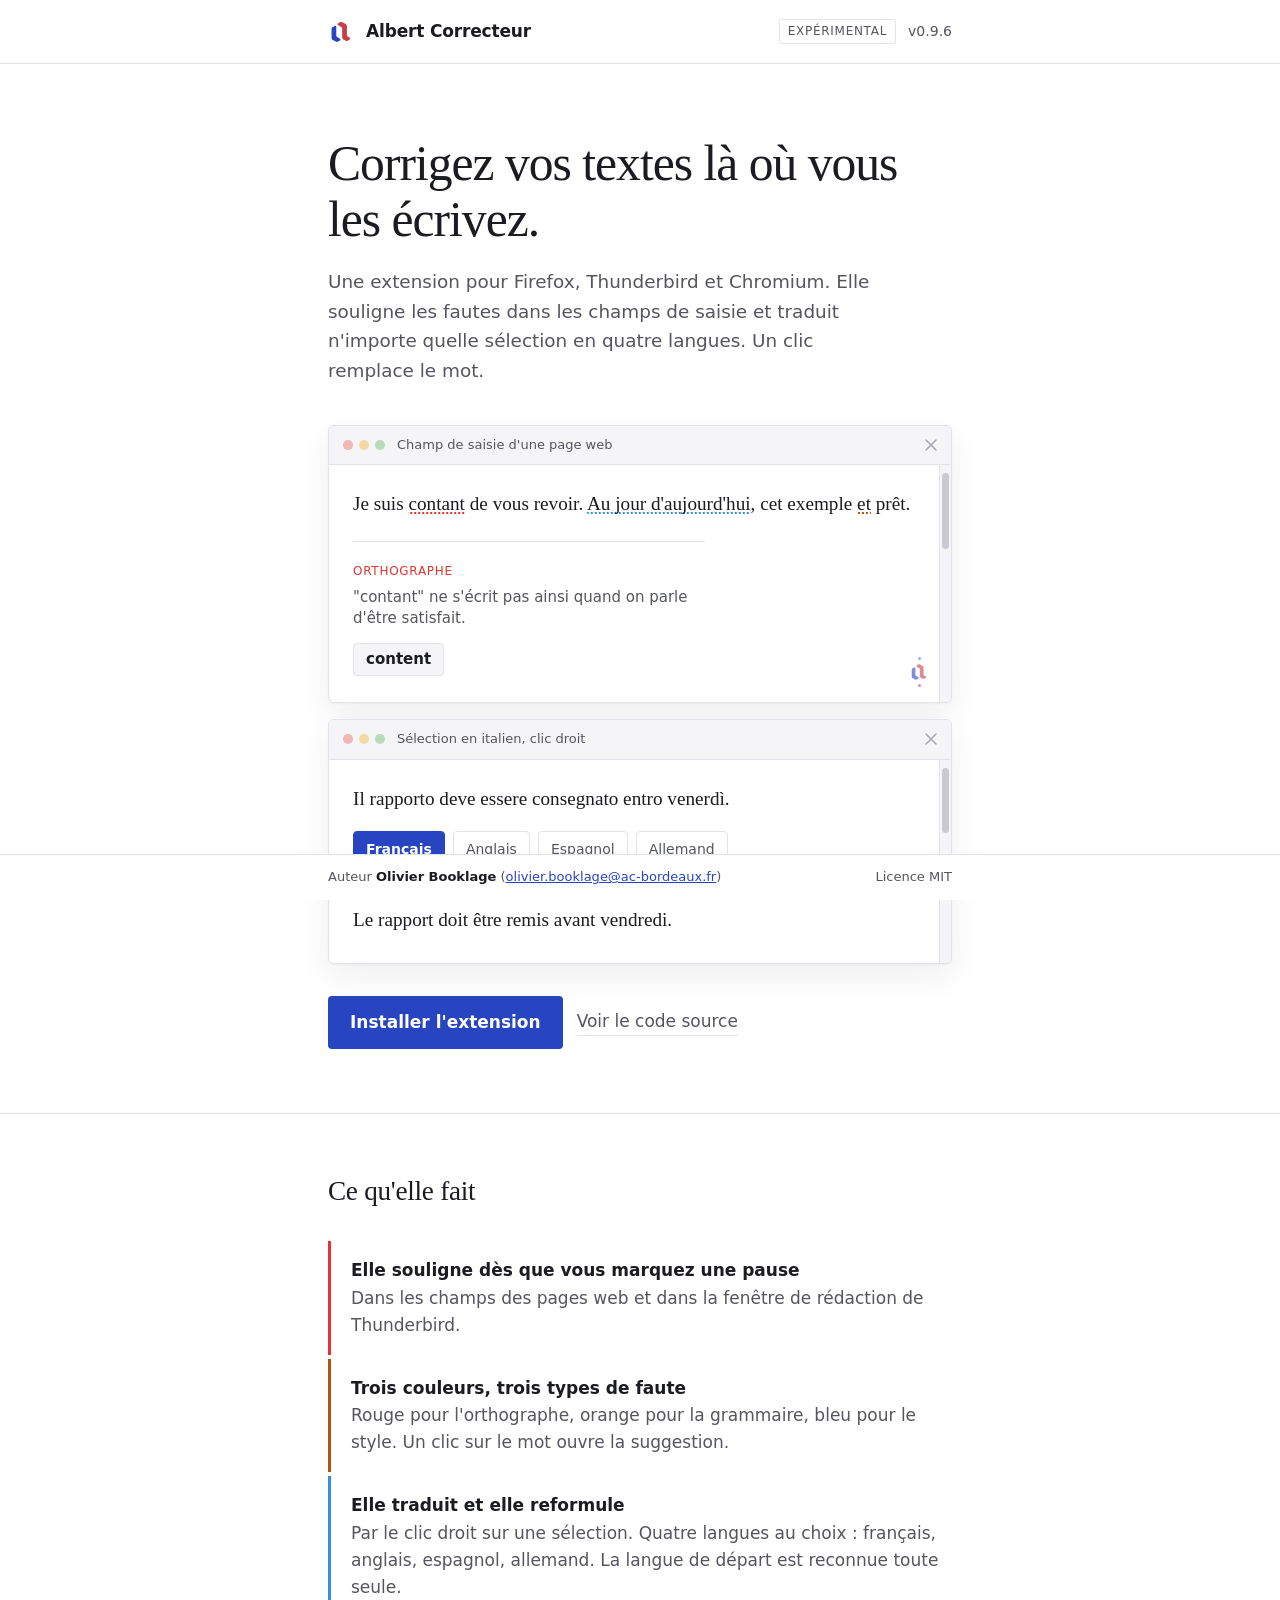
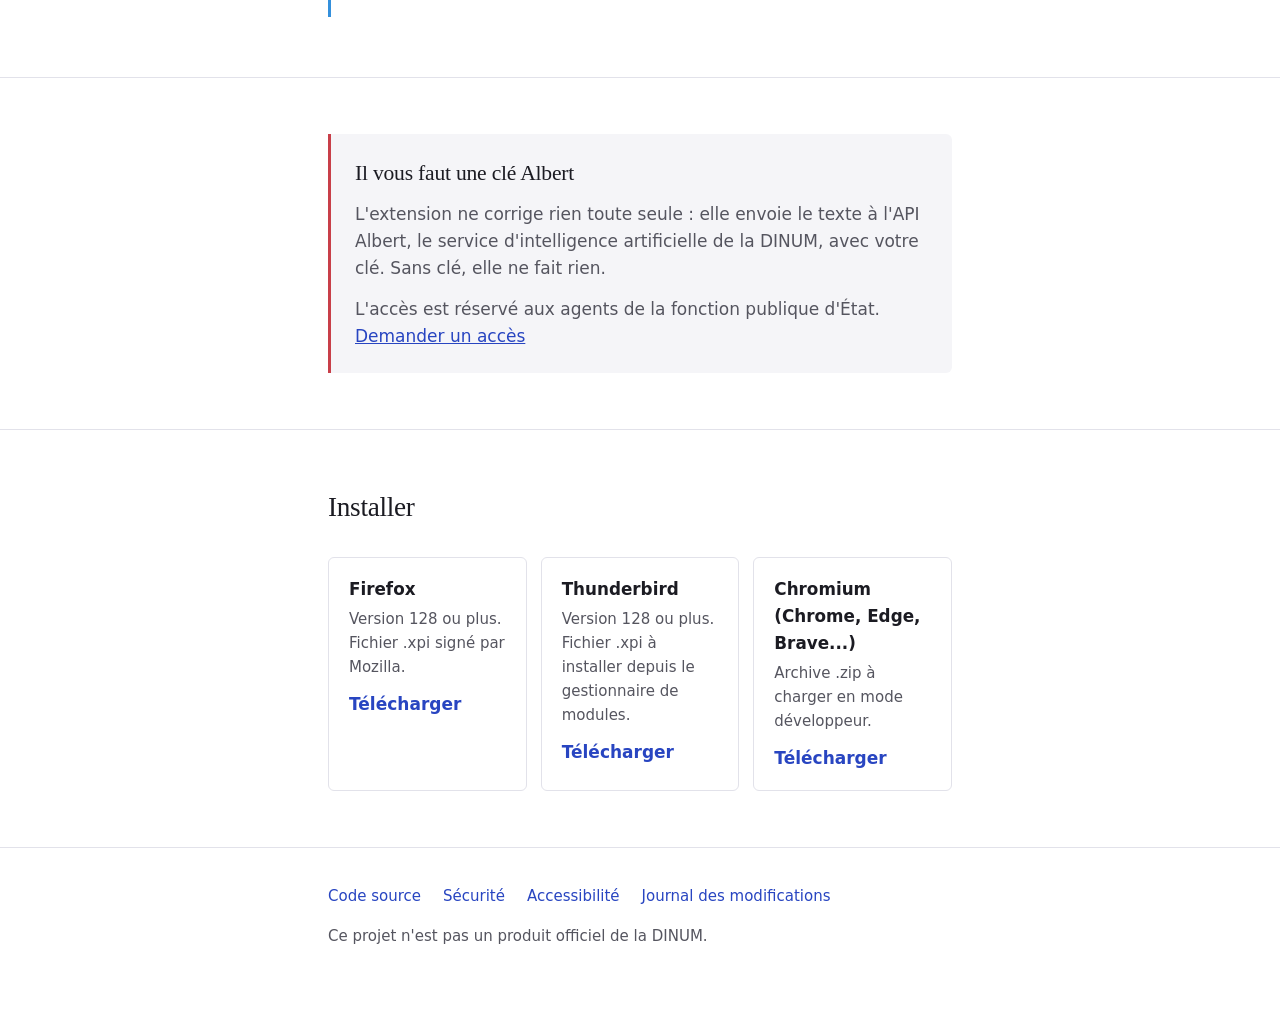
==== site/index.html @ e7cca325 "chore(version): Passer en 0.9.6" ====
<!DOCTYPE html>
<html lang="fr">
<head>
<meta charset="utf-8">
<meta name="viewport" content="width=device-width, initial-scale=1">
<title>Albert Correcteur</title>
<meta name="description" content="Extension Firefox, Thunderbird et Chromium qui souligne les fautes dans les champs de saisie et propose la correction en un clic, via l'API Albert de l'État.">
<link rel="icon" href="data:image/svg+xml,<svg xmlns='http://www.w3.org/2000/svg' viewBox='0 0 48 48'><rect width='48' height='48' rx='8' fill='%232845C1'/></svg>">
<link rel="stylesheet" href="style.css">
<script src="demo.js" defer></script>
</head>
<body>

<header class="entete">
  <div class="enveloppe">
    <svg viewBox="2.1 0.1 48 48" aria-hidden="true" focusable="false">
      <path d="M25.2155 5.67651C26.0966 5.40041 27.0417 5.40041 27.9227 5.67651C28.3994 5.82592 28.8601 6.0926 29.782 6.62483L33.8053 8.94658C34.7266 9.4785 35.1872 9.74507 35.5548 10.0829C36.2343 10.7077 36.7068 11.5261 36.9084 12.4269C37.0174 12.9142 37.0179 13.4463 37.0182 14.5104V19.3594C37.0529 19.7642 37.0549 20.3033 37.0544 21.0517L37.052 27.8055C37.0512 28.8708 37.0507 29.4035 37.1595 29.8914C37.3605 30.7932 37.833 31.6121 38.513 32.2376C38.881 32.576 39.3423 32.8425 40.2649 33.3752L40.9247 33.7559C42.0841 34.4253 42.6641 34.7604 42.9335 35.148C43.4368 35.8725 43.437 36.8341 42.9335 37.5585C42.6641 37.946 42.0839 38.2802 40.9247 38.9495L39.8867 39.5486C38.9648 40.0808 38.5041 40.3475 38.0274 40.4969C37.1464 40.773 36.2013 40.773 35.3203 40.4969C34.8437 40.3475 34.3827 40.0807 33.461 39.5486L31.5095 38.4227C30.5882 37.8908 30.1276 37.6242 29.76 37.2864C29.0805 36.6616 28.608 35.8433 28.4064 34.9425C28.3549 34.712 28.3285 34.4714 28.3142 34.1693C28.2603 33.7478 28.2598 33.1622 28.2604 32.2972L28.2628 19.5638C28.2636 18.4986 28.2641 17.9658 28.1553 17.478C27.9543 16.5762 27.4818 15.7572 26.8018 15.1317C26.4338 14.7933 25.9725 14.5268 25.0499 13.9942L22.3183 12.4175C21.159 11.7483 20.58 11.413 20.3107 11.0254C19.8071 10.3008 19.8071 9.33948 20.3107 8.6149C20.5802 8.22757 21.1597 7.89287 22.3183 7.22396L22.3206 7.22279C23.2423 6.69061 24.7389 5.82593 25.2155 5.67651Z" fill="#C83F49"/>
      <path d="M11.8716 39.345C10.9499 38.8129 10.489 38.5468 10.1214 38.2087C9.44187 37.584 8.96968 36.7663 8.76814 35.8655C8.65909 35.3781 8.65896 34.846 8.6587 33.7816L8.65734 19.9207C8.65708 18.8555 8.65695 18.3229 8.76592 17.8351C8.96729 16.9336 9.43973 16.1153 10.1198 15.4902C10.4877 15.1519 10.949 14.8857 11.8716 14.3534L12.9184 13.7499C14.0787 13.0804 14.6588 12.7457 15.1293 12.7063C16.0088 12.6328 16.8413 13.114 17.2166 13.9128C17.4174 14.3402 17.4169 15.0099 17.4159 16.3494L17.4138 28.7282C17.4131 29.7936 17.4127 30.3264 17.5215 30.8143C17.7225 31.7161 18.1947 32.5348 18.8748 33.1603C19.2427 33.4988 19.7041 33.7651 20.6268 34.2979L22.8521 35.5827C24.0116 36.2521 24.5914 36.5868 24.8608 36.9744C25.3644 37.699 25.3644 38.6603 24.8608 39.3849C24.5914 39.7725 24.0116 40.1072 22.8521 40.7766L21.8146 41.3756C20.8926 41.9079 20.4317 42.1741 19.9549 42.3235C19.0739 42.5996 18.1295 42.5996 17.2484 42.3235C16.7717 42.1741 16.3107 41.9079 15.3887 41.3756L11.8716 39.345Z" fill="#2845C1"/>
    </svg>
    <span class="marque">Albert Correcteur</span>
    <span class="experimental">Expérimental</span>
    <span class="version">v0.9.6</span>
  </div>
</header>

<main>
  <div class="heros">
    <div class="enveloppe">
      <h1>Corrigez vos textes là où vous les écrivez.</h1>
      <p class="chapeau">Une extension pour Firefox, Thunderbird et Chromium. Elle souligne les fautes
        dans les champs de saisie et traduit n'importe quelle sélection en quatre langues.
        Un clic remplace le mot.</p>

      <div class="demo">
        <div class="barre">
          <span class="pastilles" aria-hidden="true"><i></i><i></i><i></i></span>
          <span class="titre">Champ de saisie d'une page web</span>
          <svg class="croix" viewBox="0 0 12 12" aria-hidden="true" focusable="false">
            <path d="M1 1 L11 11 M11 1 L1 11" />
          </svg>
        </div>

        <div class="contenu">
          <p class="phrase" data-phrase>Je suis <span class="faute faute-ortho" data-faute="ortho">contant</span> de vous revoir.
            <span class="faute faute-style" data-faute="style">Au jour d'aujourd'hui</span>, cet exemple
            <span class="faute faute-gram" data-faute="gram">et</span> prêt.</p>

          <div class="suggestion" role="note" data-panneau>
            <span class="suggestion-type type-ortho" data-type>Orthographe</span>
            <p data-explication>"contant" ne s'écrit pas ainsi quand on parle d'être satisfait.</p>
            <span class="suggestion-mot" data-suggestion>content</span>
          </div>

        <!-- Badge Albert, dans le coin du champ comme dans l'extension :
             radar qui tourne pendant la vérification, puis logo fixe
             avec sa pastille verte quand il n'y a plus rien à signaler. -->
        <span class="badge" data-badge>
          <svg class="badge-logo" viewBox="2.1 0.1 48 48" aria-hidden="true" focusable="false">
            <path class="badge-haut" d="M25.2155 5.67651C26.0966 5.40041 27.0417 5.40041 27.9227 5.67651C28.3994 5.82592 28.8601 6.0926 29.782 6.62483L33.8053 8.94658C34.7266 9.4785 35.1872 9.74507 35.5548 10.0829C36.2343 10.7077 36.7068 11.5261 36.9084 12.4269C37.0174 12.9142 37.0179 13.4463 37.0182 14.5104V19.3594C37.0529 19.7642 37.0549 20.3033 37.0544 21.0517L37.052 27.8055C37.0512 28.8708 37.0507 29.4035 37.1595 29.8914C37.3605 30.7932 37.833 31.6121 38.513 32.2376C38.881 32.576 39.3423 32.8425 40.2649 33.3752L40.9247 33.7559C42.0841 34.4253 42.6641 34.7604 42.9335 35.148C43.4368 35.8725 43.437 36.8341 42.9335 37.5585C42.6641 37.946 42.0839 38.2802 40.9247 38.9495L39.8867 39.5486C38.9648 40.0808 38.5041 40.3475 38.0274 40.4969C37.1464 40.773 36.2013 40.773 35.3203 40.4969C34.8437 40.3475 34.3827 40.0807 33.461 39.5486L31.5095 38.4227C30.5882 37.8908 30.1276 37.6242 29.76 37.2864C29.0805 36.6616 28.608 35.8433 28.4064 34.9425C28.3549 34.712 28.3285 34.4714 28.3142 34.1693C28.2603 33.7478 28.2598 33.1622 28.2604 32.2972L28.2628 19.5638C28.2636 18.4986 28.2641 17.9658 28.1553 17.478C27.9543 16.5762 27.4818 15.7572 26.8018 15.1317C26.4338 14.7933 25.9725 14.5268 25.0499 13.9942L22.3183 12.4175C21.159 11.7483 20.58 11.413 20.3107 11.0254C19.8071 10.3008 19.8071 9.33948 20.3107 8.6149C20.5802 8.22757 21.1597 7.89287 22.3183 7.22396L22.3206 7.22279C23.2423 6.69061 24.7389 5.82593 25.2155 5.67651Z"/>
            <path class="badge-bas" d="M11.8716 39.345C10.9499 38.8129 10.489 38.5468 10.1214 38.2087C9.44187 37.584 8.96968 36.7663 8.76814 35.8655C8.65909 35.3781 8.65896 34.846 8.6587 33.7816L8.65734 19.9207C8.65708 18.8555 8.65695 18.3229 8.76592 17.8351C8.96729 16.9336 9.43973 16.1153 10.1198 15.4902C10.4877 15.1519 10.949 14.8857 11.8716 14.3534L12.9184 13.7499C14.0787 13.0804 14.6588 12.7457 15.1293 12.7063C16.0088 12.6328 16.8413 13.114 17.2166 13.9128C17.4174 14.3402 17.4169 15.0099 17.4159 16.3494L17.4138 28.7282C17.4131 29.7936 17.4127 30.3264 17.5215 30.8143C17.7225 31.7161 18.1947 32.5348 18.8748 33.1603C19.2427 33.4988 19.7041 33.7651 20.6268 34.2979L22.8521 35.5827C24.0116 36.2521 24.5914 36.5868 24.8608 36.9744C25.3644 37.699 25.3644 38.6603 24.8608 39.3849C24.5914 39.7725 24.0116 40.1072 22.8521 40.7766L21.8146 41.3756C20.8926 41.9079 20.4317 42.1741 19.9549 42.3235C19.0739 42.5996 18.1295 42.5996 17.2484 42.3235C16.7717 42.1741 16.3107 41.9079 15.3887 41.3756L11.8716 39.345Z"/>
            <circle class="badge-ok" cx="40.5" cy="38.5" r="9.5" fill="#1FA463" stroke="#FFFFFF" stroke-width="2"/>
          </svg>
          <span class="radar" aria-hidden="true"><i></i><i></i></span>
        </span>
      </div>
      </div>

      <div class="demo">
        <div class="barre">
          <span class="pastilles" aria-hidden="true"><i></i><i></i><i></i></span>
          <span class="titre">Sélection en italien, clic droit</span>
          <svg class="croix" viewBox="0 0 12 12" aria-hidden="true" focusable="false">
            <path d="M1 1 L11 11 M11 1 L1 11" />
          </svg>
        </div>

        <div class="contenu">
          <p class="phrase">Il rapporto deve essere consegnato entro venerdì.</p>

          <ul class="langues">
            <li class="choisie" data-langue="fr">Français</li>
            <li data-langue="en">Anglais</li>
            <li data-langue="es">Espagnol</li>
            <li data-langue="de">Allemand</li>
          </ul>

          <p class="traduction" data-traduction>Le rapport doit être remis avant vendredi.</p>
        </div>
      </div>

      <div class="actions">
        <a class="bouton" href="#installer">Installer l'extension</a>
        <a class="lien-discret" href="https://github.com/obook/albert-correcteur">Voir le code source</a>
      </div>
    </div>
  </div>

  <section>
    <div class="enveloppe">
      <h2>Ce qu'elle fait</h2>
      <ul class="points">
        <li>
          <strong>Elle souligne dès que vous marquez une pause</strong>
          <span>Dans les champs des pages web et dans la fenêtre de rédaction de Thunderbird.</span>
        </li>
        <li>
          <strong>Trois couleurs, trois types de faute</strong>
          <span>Rouge pour l'orthographe, orange pour la grammaire, bleu pour le style. Un clic sur le mot ouvre la suggestion.</span>
        </li>
        <li>
          <strong>Elle traduit et elle reformule</strong>
          <span>Par le clic droit sur une sélection. Quatre langues au choix : français, anglais,
            espagnol, allemand. La langue de départ est reconnue toute seule.</span>
        </li>
      </ul>
    </div>
  </section>

  <section>
    <div class="enveloppe">
      <div class="encadre">
        <h2>Il vous faut une clé Albert</h2>
        <p>L'extension ne corrige rien toute seule : elle envoie le texte à l'API Albert, le service
          d'intelligence artificielle de la DINUM, avec votre clé. Sans clé, elle ne fait rien.</p>
        <p>L'accès est réservé aux agents de la fonction publique d'État.
          <a href="https://ia.numerique.gouv.fr/outils-ia/albert-api/">Demander un accès</a></p>
      </div>
    </div>
  </section>

  <section id="installer">
    <div class="enveloppe">
      <h2>Installer</h2>
      <ul class="cibles">
        <li class="cible">
          <h3>Firefox</h3>
          <p>Version 128 ou plus. Fichier .xpi signé par Mozilla.</p>
          <a href="https://github.com/obook/albert-correcteur/releases">Télécharger</a>
        </li>
        <li class="cible">
          <h3>Thunderbird</h3>
          <p>Version 128 ou plus. Fichier .xpi à installer depuis le gestionnaire de modules.</p>
          <a href="https://github.com/obook/albert-correcteur/releases">Télécharger</a>
        </li>
        <li class="cible">
          <h3>Chromium (Chrome, Edge, Brave...)</h3>
          <p>Archive .zip à charger en mode développeur.</p>
          <a href="https://github.com/obook/albert-correcteur/releases">Télécharger</a>
        </li>
      </ul>
    </div>
  </section>
</main>

<footer>
  <div class="enveloppe">
    <ul>
      <li><a href="https://github.com/obook/albert-correcteur">Code source</a></li>
      <li><a href="https://github.com/obook/albert-correcteur/blob/main/SECURITE.md">Sécurité</a></li>
      <li><a href="https://github.com/obook/albert-correcteur/blob/main/ACCESSIBILITE.md">Accessibilité</a></li>
      <li><a href="https://github.com/obook/albert-correcteur/blob/main/CHANGELOG.md">Journal des modifications</a></li>
    </ul>
    <p>Ce projet n'est pas un produit officiel de la DINUM.</p>
  </div>
</footer>

<div class="barre-auteur">
  <div class="enveloppe">
    <span>Auteur <strong>Olivier Booklage</strong>
      (<a href="mailto:olivier.booklage@ac-bordeaux.fr">olivier.booklage@ac-bordeaux.fr</a>)</span>
    <span class="licence">Licence MIT</span>
  </div>
</div>

</body>
</html>
---- site/style.css ----
/*
 * style.css - Feuille de style du site de présentation.
 *
 * Palette et soulignements repris de l'extension elle-même : bleu et
 * rouge du logo, trois couleurs d'erreur de sources-commun/css/overlay.css.
 * Aucune police distante, aucune ressource distante : la page ne
 * contacte aucun service tiers.
 *
 * Auteur : O. Booklage
 * Date : août 2026
 * Licence : MIT
 */

:root {
  --encre: #1b1b22;
  --encre-doux: #55555f;
  --papier: #ffffff;
  --papier-2: #f5f5f8;
  --trait: #e2e2ea;
  --bleu: #2845c1;
  --rouge: #c83f49;
  --ortho: #e3342f;
  --gram: #b45309;
  --style: #3490dc;
  --serif: "Iowan Old Style", "Palatino Linotype", Palatino, Georgia, "Times New Roman", serif;
  --sans: system-ui, -apple-system, "Segoe UI", Roboto, "Helvetica Neue", Arial, sans-serif;
  --mesure: 42rem;
}

* { box-sizing: border-box; }

body {
  margin: 0;
  /* Place réservée à la barre d'auteur fixée en bas. */
  padding-bottom: 46px;
  background: var(--papier);
  color: var(--encre);
  font-family: var(--sans);
  font-size: 17px;
  line-height: 1.6;
  -webkit-font-smoothing: antialiased;
}

a { color: var(--bleu); }
a:focus-visible, button:focus-visible {
  outline: 3px solid var(--bleu);
  outline-offset: 3px;
  border-radius: 2px;
}

.enveloppe {
  max-width: var(--mesure);
  margin: 0 auto;
  padding: 0 24px;
}

/* --- En-tête --- */

/* Collé en haut : la marque et le numéro de version restent lisibles
   pendant le défilement. */
.entete {
  position: sticky;
  top: 0;
  z-index: 10;
  background: var(--papier);
  border-bottom: 1px solid var(--trait);
}
.entete .enveloppe {
  display: flex;
  align-items: center;
  gap: 12px;
  padding-top: 18px;
  padding-bottom: 18px;
}
.entete svg { display: block; width: 26px; height: 26px; }
.marque {
  font-weight: 600;
  letter-spacing: -0.01em;
}

/* Mention discrète mais toujours visible : l'extension est expérimentale. */
.experimental {
  margin-left: auto;
  font-size: 12px;
  letter-spacing: 0.06em;
  text-transform: uppercase;
  color: var(--encre-doux);
  border: 1px solid var(--trait);
  border-radius: 3px;
  padding: 2px 8px;
}
.version {
  font-size: 14px;
  color: var(--encre-doux);
  font-variant-numeric: tabular-nums;
}

/* --- Héros --- */

.heros { padding: 72px 0 64px; }

h1 {
  font-family: var(--serif);
  font-weight: 400;
  font-size: clamp(2.1rem, 6vw, 3.1rem);
  line-height: 1.12;
  letter-spacing: -0.02em;
  margin: 0 0 20px;
}

.chapeau {
  font-size: 1.15rem;
  color: var(--encre-doux);
  margin: 0 0 40px;
  max-width: 34rem;
}

/*
 * Les deux démonstrations : un champ de saisie où le texte porte les
 * vrais soulignements de l'extension et sa vraie popup de suggestion,
 * puis la traduction d'une sélection.
 */
.demo {
  border: 1px solid var(--trait);
  border-radius: 6px;
  background: var(--papier);
  box-shadow: 0 1px 2px rgba(27, 27, 34, 0.04), 0 12px 32px rgba(27, 27, 34, 0.07);
  overflow: hidden;
  font-family: var(--serif);
  font-size: 1.2rem;
  line-height: 1.75;
}
.demo + .demo { margin-top: 16px; }

/* Barre de fenêtre : pastilles, titre, croix. Tout est inerte, c'est un
   décor qui dit "ceci se passe dans une page", pas une interface. */
.barre {
  display: flex;
  align-items: center;
  gap: 12px;
  padding: 10px 14px;
  background: var(--papier-2);
  border-bottom: 1px solid var(--trait);
  font-family: var(--sans);
  font-size: 13px;
  line-height: 1.4;
}

/* Pastilles en teintes pastel : assez lavées pour ne pas concurrencer
   les trois couleurs de faute, qui sont franches, juste en dessous. */
.pastilles { display: flex; gap: 6px; flex: none; }
.pastilles i {
  width: 10px;
  height: 10px;
  border-radius: 50%;
}
.pastilles i:nth-child(1) { background: #f0b7b3; }
.pastilles i:nth-child(2) { background: #f3d9a4; }
.pastilles i:nth-child(3) { background: #b6dcbb; }

.titre {
  color: var(--encre-doux);
  overflow: hidden;
  text-overflow: ellipsis;
  white-space: nowrap;
}

.croix {
  flex: none;
  margin-left: auto;
  width: 12px;
  height: 12px;
  stroke: #a5a5b4;
  stroke-width: 1.5;
  stroke-linecap: round;
}

/*
 * Corps de la fenêtre. L'ascenseur factice est dessiné par les deux
 * pseudo-éléments : le rail sur toute la hauteur, le curseur court en
 * haut, qui suggère une page plus longue que ce qu'on en voit.
 */
.contenu {
  position: relative;
  padding: 22px 38px 26px 24px;
}
.contenu::after {
  content: "";
  position: absolute;
  top: 0;
  right: 0;
  bottom: 0;
  width: 11px;
  background: var(--papier-2);
  border-left: 1px solid var(--trait);
}
.contenu::before {
  content: "";
  position: absolute;
  z-index: 2;
  top: 8px;
  right: 2px;
  width: 7px;
  height: 32%;
  border-radius: 4px;
  background: #c9c9d4;
}

/*
 * Badge Albert dans le coin du champ, à sa place réelle. Deux états
 * repris de l'extension : logo entièrement rouge tant qu'il reste des
 * fautes, logo normal et pastille verte quand il n'y en a plus.
 * Volontairement petit et en retrait, le texte reste l'essentiel.
 */
.badge {
  position: absolute;
  right: 22px;
  bottom: 20px;
  width: 20px;
  height: 20px;
  opacity: 0.6;
}
.badge-logo { display: block; width: 100%; height: 100%; }
.badge-haut { fill: var(--rouge); }
.badge-bas { fill: var(--bleu); }

/* Pastille verte du logo au repos, cachée pendant la vérification. */
.badge-ok { display: none; }
.badge.ok .badge-ok { display: inline; }

/* Radar de la vérification : deux points qui tournent autour du logo,
   comme dans l'extension. Il s'arrête quand il n'y a plus rien à
   signaler, le logo reprend alors sa pastille verte. */
.radar {
  position: absolute;
  top: -5px;
  right: -5px;
  bottom: -5px;
  left: -5px;
  animation: radar 1s linear infinite;
}
.badge.ok .radar { display: none; }
.radar i {
  position: absolute;
  left: 50%;
  margin-left: -1.5px;
  width: 3px;
  height: 3px;
  border-radius: 50%;
}
.radar i:nth-child(1) { top: 0; background: #3b82f6; }
.radar i:nth-child(2) { bottom: 0; background: #e53e3e; }

@keyframes radar {
  to { transform: rotate(360deg); }
}

/* Le texte de la démonstration occupe la carte sans marge propre. */
.phrase { margin: 0; }

/* Soulignement pointillé, identique à overlay.css. */
.faute {
  background-repeat: repeat-x;
  background-position: bottom;
  background-size: 4px 2px;
  border-radius: 1px;
}
.faute-ortho { background-image: linear-gradient(to right, var(--ortho) 50%, transparent 50%); }
.faute-gram  { background-image: linear-gradient(to right, var(--gram) 50%, transparent 50%); }
.faute-style { background-image: linear-gradient(to right, var(--style) 50%, transparent 50%); }

/*
 * Panneau de suggestion, calqué sur la popup de l'extension. Il reste
 * dans le flux : en position absolue, la place à lui réserver dépendait
 * d'une marge fixe que d'autres métriques de police feraient déborder
 * sur les boutons.
 */
.suggestion {
  margin-top: 20px;
  padding-top: 18px;
  border-top: 1px solid var(--trait);
  max-width: 22rem;
  font-family: var(--sans);
  font-size: 15px;
  line-height: 1.45;
}

/*
 * Estompage d'un bloc pendant que demo.js en change le contenu.
 * L'opacité seule : le bloc garde sa place, la carte ne bouge pas.
 */
.suggestion,
.traduction { transition: opacity 0.35s ease; }
.efface { opacity: 0; }

/* Le libellé prend la couleur du type de faute traité. */
.suggestion-type {
  display: inline-block;
  font-size: 12px;
  letter-spacing: 0.06em;
  text-transform: uppercase;
  margin-bottom: 6px;
}
.type-ortho { color: var(--ortho); }
.type-gram  { color: var(--gram); }
.type-style { color: var(--style); }
.suggestion p { margin: 0 0 12px; color: var(--encre-doux); }
.suggestion-mot {
  display: inline-block;
  border: 1px solid var(--trait);
  border-radius: 4px;
  padding: 5px 12px;
  font-weight: 600;
  background: var(--papier-2);
}

/* Rien à proposer pendant la pause finale : le mot garde sa place mais
   ne s'affiche pas, la carte ne change donc pas de hauteur. */
.suggestion-mot.invisible { visibility: hidden; }

/* Les quatre langues de traduction, rendues comme les boutons de la popup. */
.langues {
  display: flex;
  flex-wrap: wrap;
  gap: 8px;
  margin: 16px 0 0;
  padding: 0;
  list-style: none;
  font-family: var(--sans);
  font-size: 14px;
}
/* La sélection glisse d'un bouton à l'autre au lieu de sauter : le
   bouton quitté perd sa couleur pendant que le suivant la prend. */
.langues li {
  border: 1px solid var(--trait);
  border-radius: 4px;
  padding: 5px 12px;
  color: var(--encre-doux);
  transition: background-color 0.35s ease, border-color 0.35s ease, color 0.35s ease;
}
.langues .choisie {
  border-color: var(--bleu);
  background: var(--bleu);
  color: #fff;
  font-weight: 600;
}

.traduction {
  margin: 18px 0 0;
  padding-top: 16px;
  border-top: 1px solid var(--trait);
}

.actions {
  display: flex;
  flex-wrap: wrap;
  gap: 14px;
  align-items: center;
  margin-top: 32px;
}

.bouton {
  display: inline-block;
  background: var(--bleu);
  color: #fff;
  text-decoration: none;
  font-weight: 600;
  padding: 13px 22px;
  border-radius: 4px;
}
.bouton:hover { background: #1c34a0; }

.lien-discret {
  color: var(--encre-doux);
  text-decoration: none;
  border-bottom: 1px solid var(--trait);
}
.lien-discret:hover { color: var(--encre); border-bottom-color: var(--encre); }

/* --- Sections --- */

section { padding: 56px 0; border-top: 1px solid var(--trait); }

h2 {
  font-family: var(--serif);
  font-weight: 400;
  font-size: 1.7rem;
  letter-spacing: -0.01em;
  margin: 0 0 28px;
}

/* Le filet de gauche reprend la couleur du type de faute décrit. */
.points { margin: 0; padding: 0; list-style: none; }
.points li {
  padding: 16px 0 16px 20px;
  border-left: 3px solid var(--trait);
  margin-bottom: 4px;
}
.points li:nth-child(1) { border-left-color: var(--ortho); }
.points li:nth-child(2) { border-left-color: var(--gram); }
.points li:nth-child(3) { border-left-color: var(--style); }
.points strong { display: block; font-weight: 600; }
.points span { color: var(--encre-doux); }

/* Encadré de la clé API : c'est le prérequis bloquant, il se voit. */
.encadre {
  background: var(--papier-2);
  border-left: 3px solid var(--rouge);
  padding: 22px 24px;
  border-radius: 0 6px 6px 0;
}
.encadre h2 { margin-bottom: 10px; font-size: 1.35rem; }
.encadre p { margin: 0 0 14px; color: var(--encre-doux); }
.encadre p:last-child { margin-bottom: 0; }

.cibles {
  display: grid;
  gap: 14px;
  /* 12rem tient les trois cibles sur une ligne dans la mesure du texte,
     au lieu de laisser la troisième seule sur un second rang. */
  grid-template-columns: repeat(auto-fit, minmax(12rem, 1fr));
  margin: 0;
  padding: 0;
  list-style: none;
}
.cible {
  border: 1px solid var(--trait);
  border-radius: 6px;
  padding: 18px 20px;
}
.cible h3 {
  margin: 0 0 4px;
  font-size: 1.05rem;
  font-weight: 600;
}
.cible p {
  margin: 0 0 12px;
  font-size: 15px;
  color: var(--encre-doux);
}
.cible a { font-weight: 600; text-decoration: none; }
.cible a:hover { text-decoration: underline; }

/* --- Pied --- */

footer {
  border-top: 1px solid var(--trait);
  padding: 36px 0 40px;
  font-size: 15px;
  color: var(--encre-doux);
}
footer ul {
  display: flex;
  flex-wrap: wrap;
  gap: 8px 22px;
  list-style: none;
  margin: 0 0 16px;
  padding: 0;
}
footer a { text-decoration: none; }
footer a:hover { text-decoration: underline; }
footer p { margin: 0; }

/* Barre d'auteur, fixée en bas de la fenêtre. */
.barre-auteur {
  position: fixed;
  left: 0;
  right: 0;
  bottom: 0;
  z-index: 10;
  background: var(--papier);
  border-top: 1px solid var(--trait);
  padding: 12px 0;
  font-size: 13px;
  color: var(--encre-doux);
}
.barre-auteur .enveloppe {
  display: flex;
  flex-wrap: wrap;
  gap: 4px 16px;
  align-items: baseline;
}
.barre-auteur strong { font-weight: 600; color: var(--encre); }
.barre-auteur .licence { margin-left: auto; }

/* --- Petits écrans --- */

/* Le radar est la seule animation permanente de la page : la couper
   quand le visiteur demande moins d'animations. Le badge reste alors
   sur son logo au repos. */
@media (prefers-reduced-motion: reduce) {
  .radar { display: none; }
  .badge-ok { display: inline; }
}

@media (max-width: 34rem) {
  .heros { padding: 48px 0 44px; }
  /* L'adresse passe à la ligne sous cette largeur : la barre fixe est
     deux fois plus haute, la réserve du body suit. */
  body { padding-bottom: 96px; }
  .barre-auteur .licence { margin-left: 0; }
  /* Trop étroit pour trois mentions : la version reste lisible sur la
     page des releases, la mention "expérimental" est plus utile ici. */
  .version { display: none; }
  .marque { white-space: nowrap; }
}
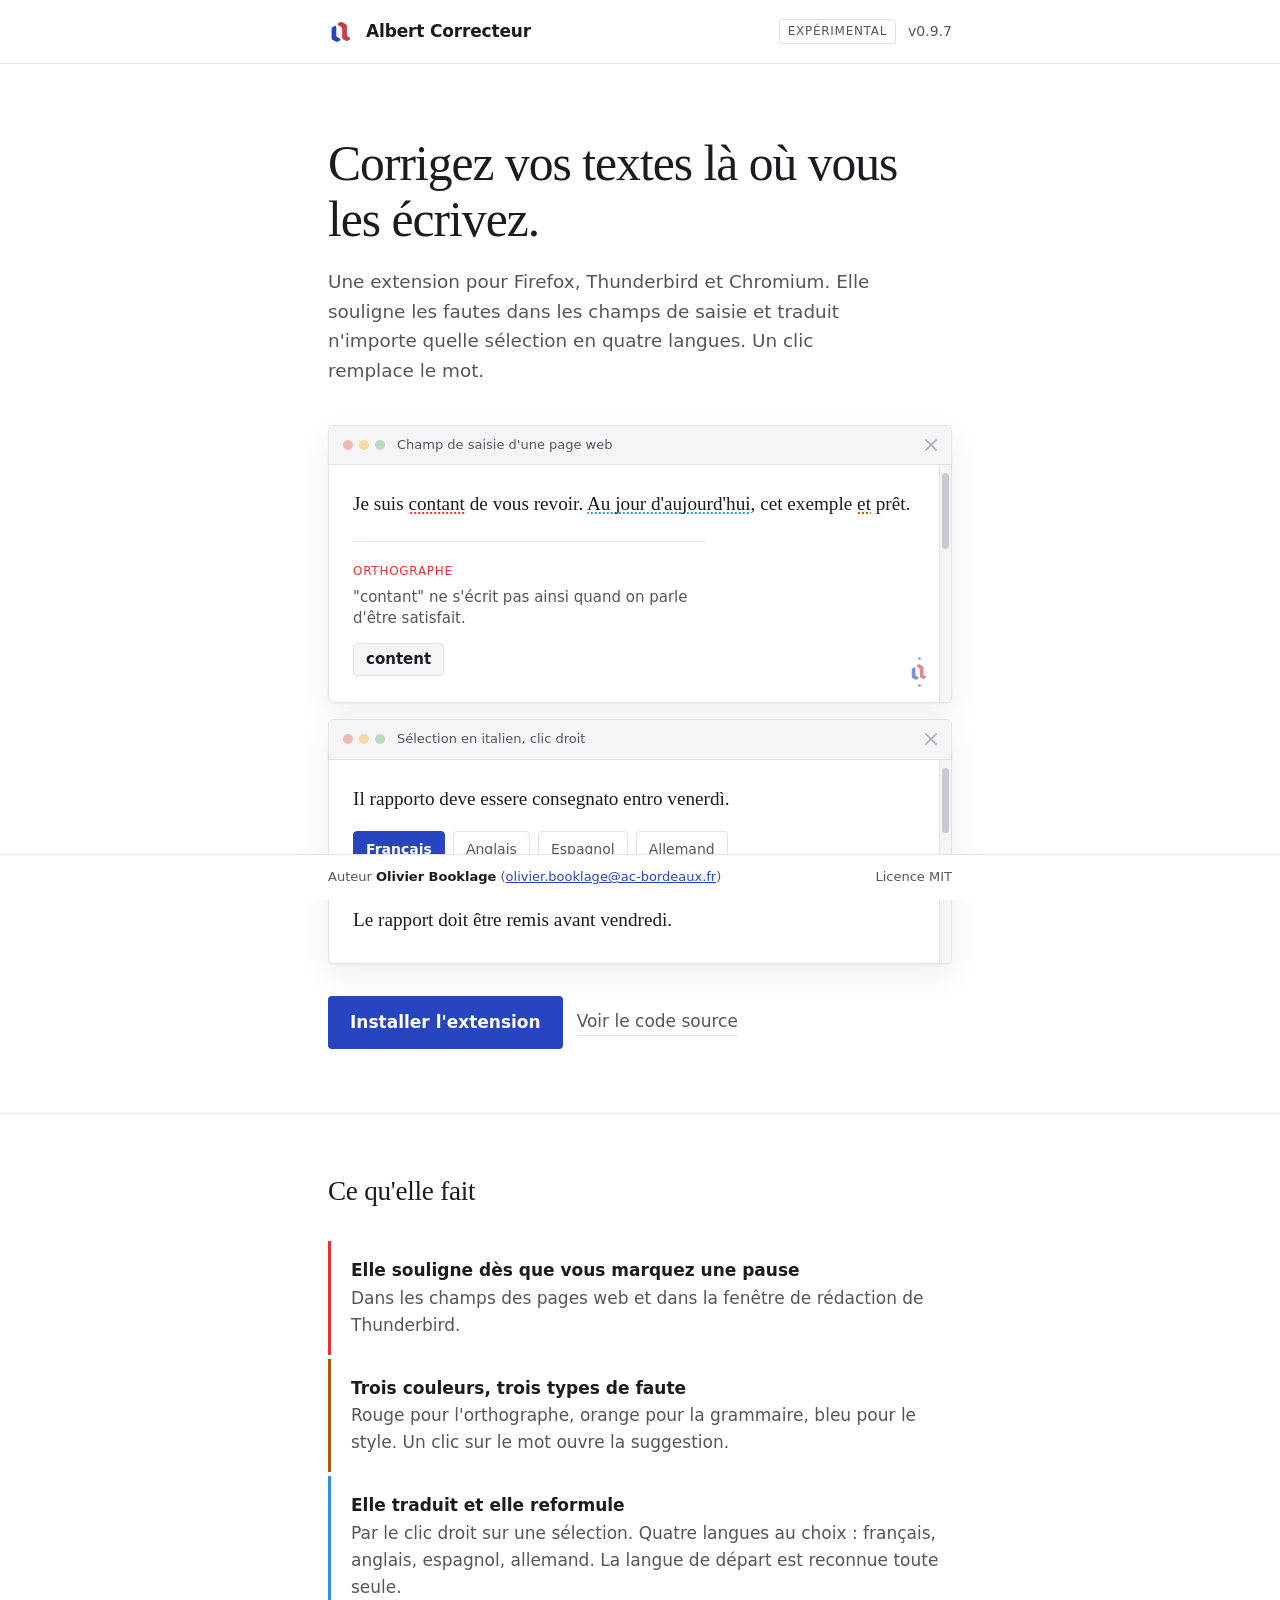
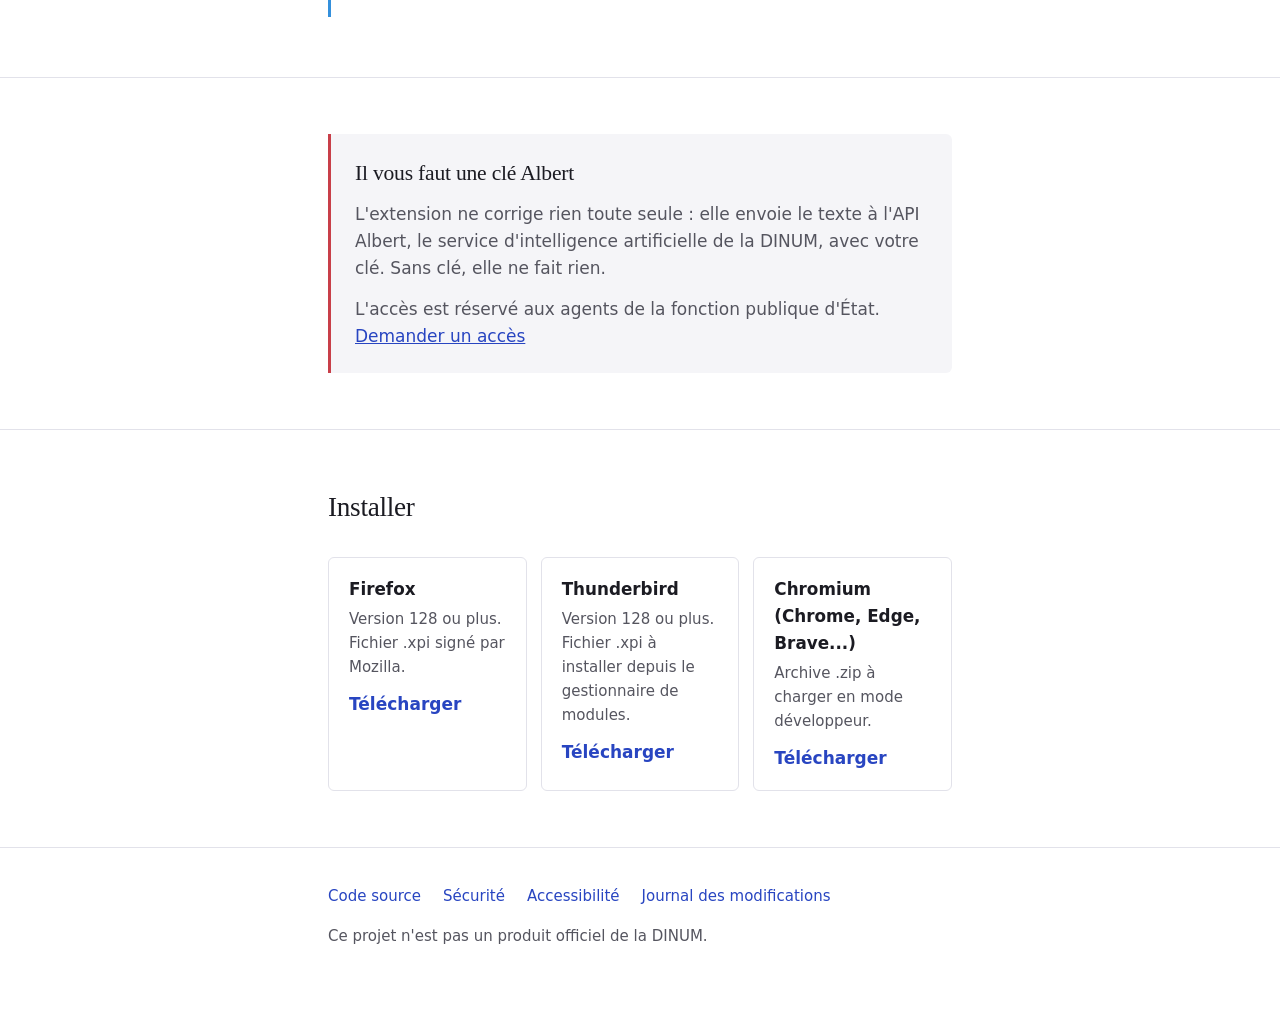
==== commit 12ed57b2: "chore(version): Passer en 0.9.7" ====
--- a/site/index.html
+++ b/site/index.html
@@ -19,7 +19,7 @@
     </svg>
     <span class="marque">Albert Correcteur</span>
     <span class="experimental">Expérimental</span>
-    <span class="version">v0.9.6</span>
+    <span class="version">v0.9.7</span>
   </div>
 </header>
 
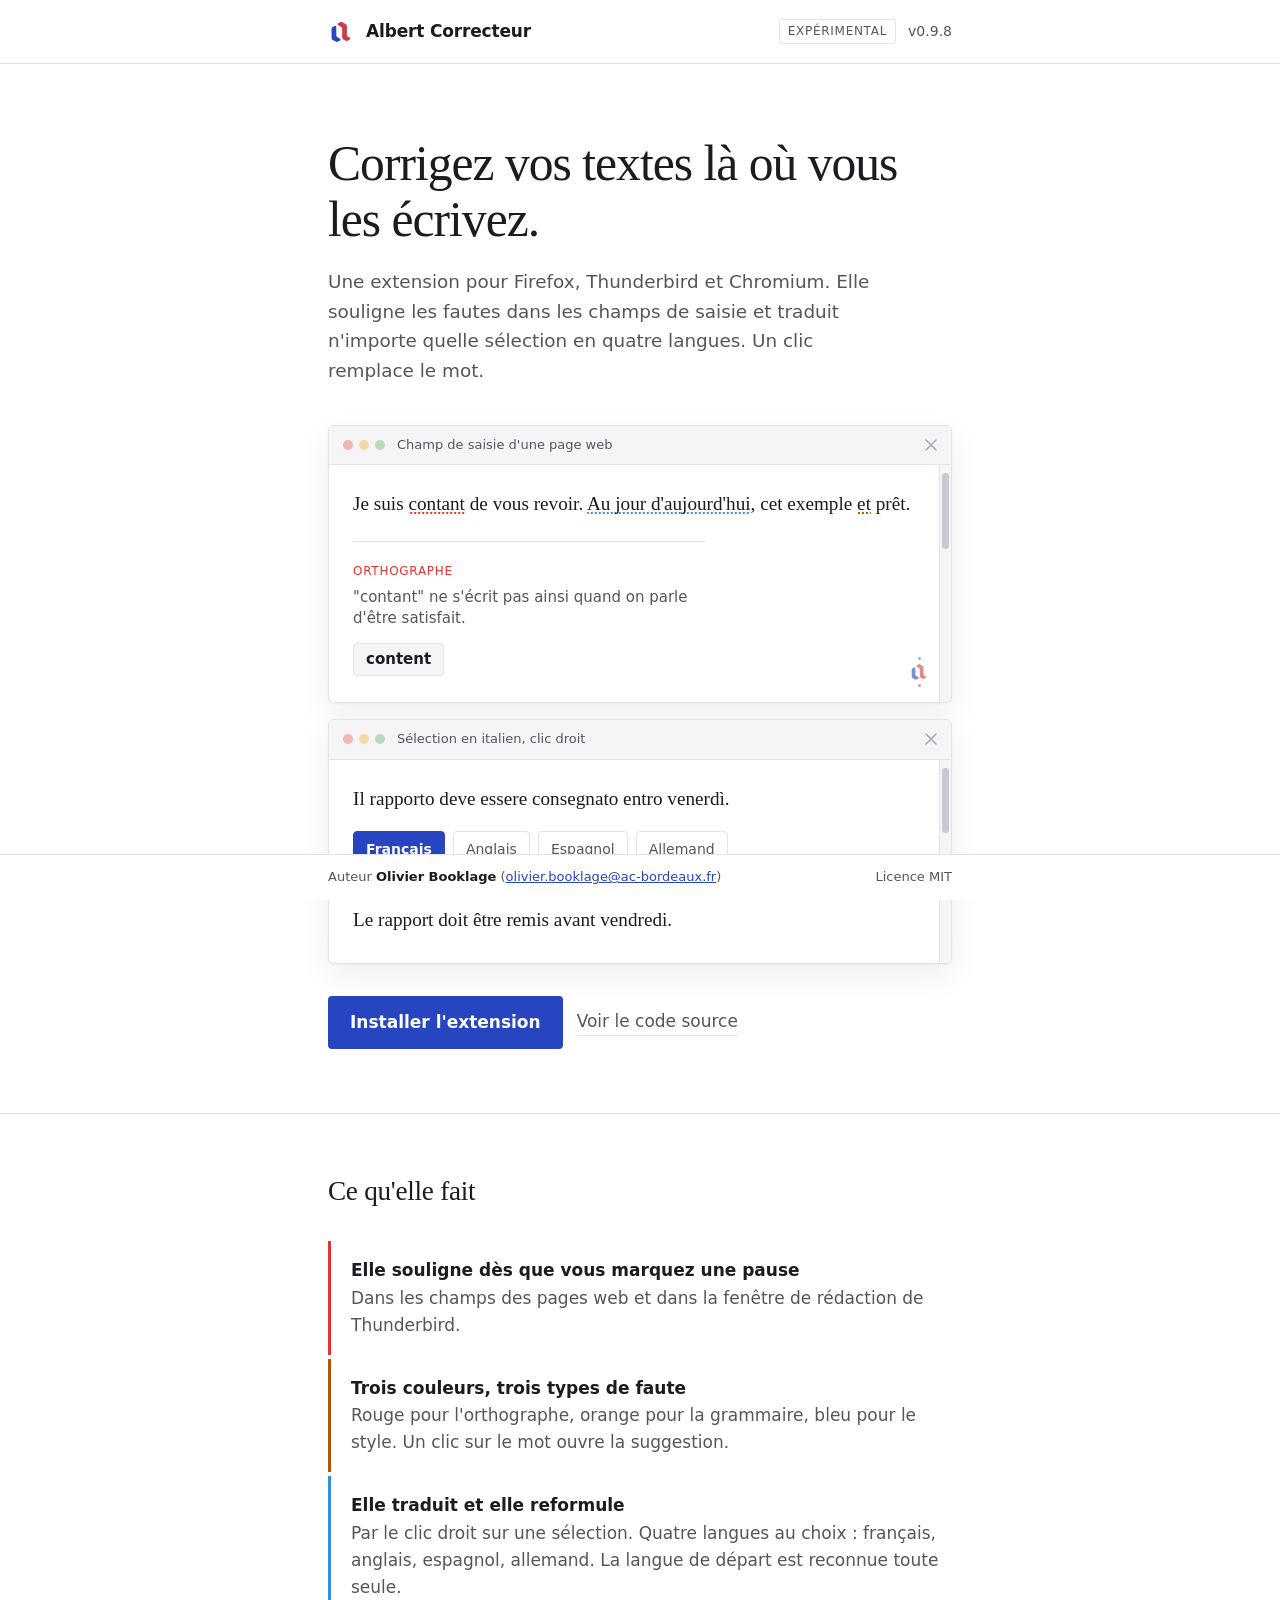
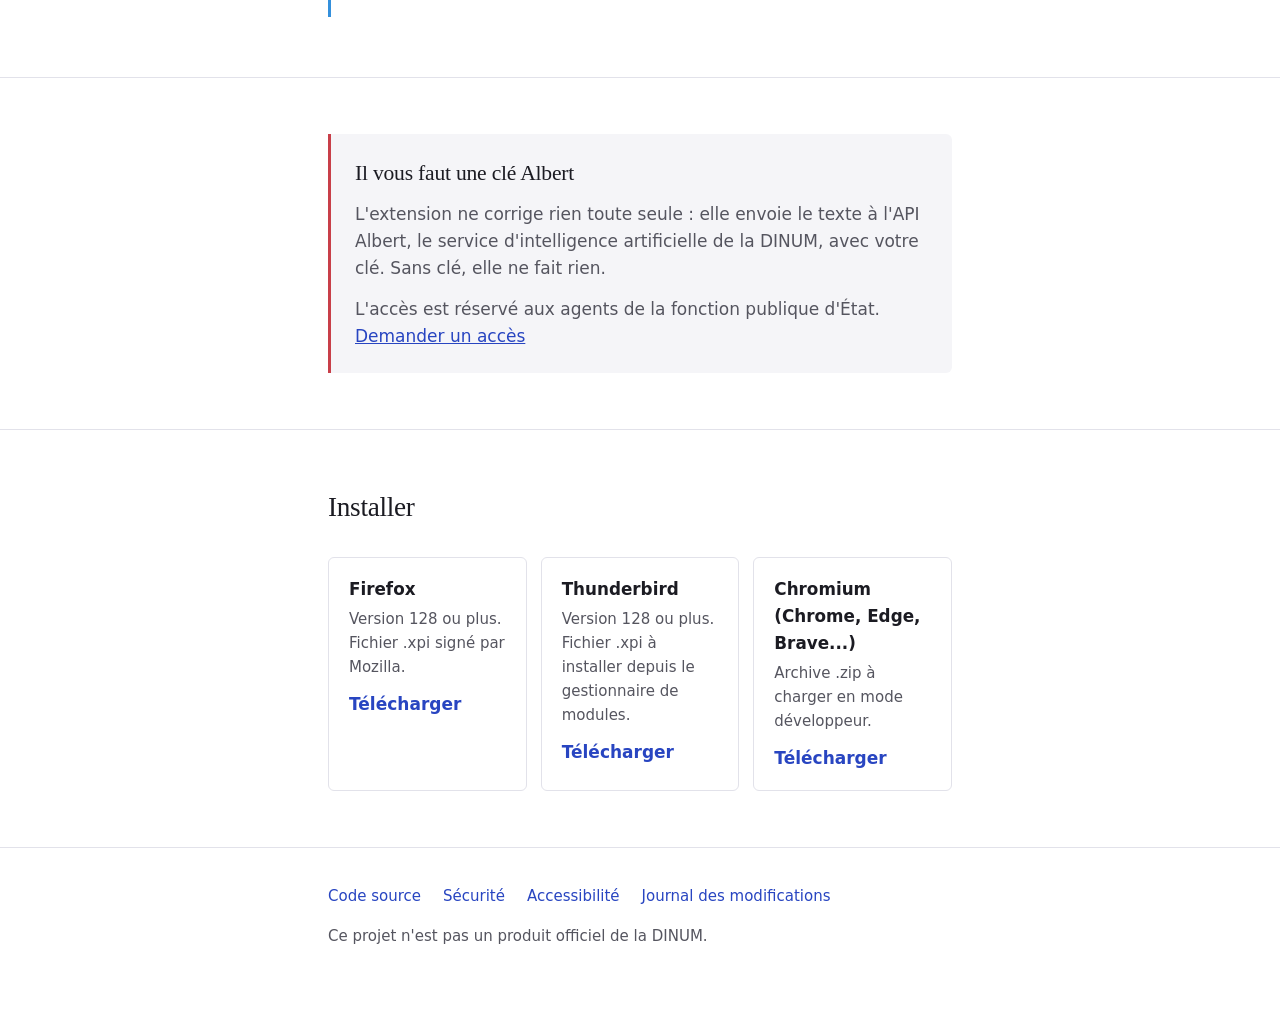
==== commit 3a54aafe: "chore(version): Passer en 0.9.8" ====
--- a/site/index.html
+++ b/site/index.html
@@ -19,7 +19,7 @@
     </svg>
     <span class="marque">Albert Correcteur</span>
     <span class="experimental">Expérimental</span>
-    <span class="version">v0.9.7</span>
+    <span class="version">v0.9.8</span>
   </div>
 </header>
 
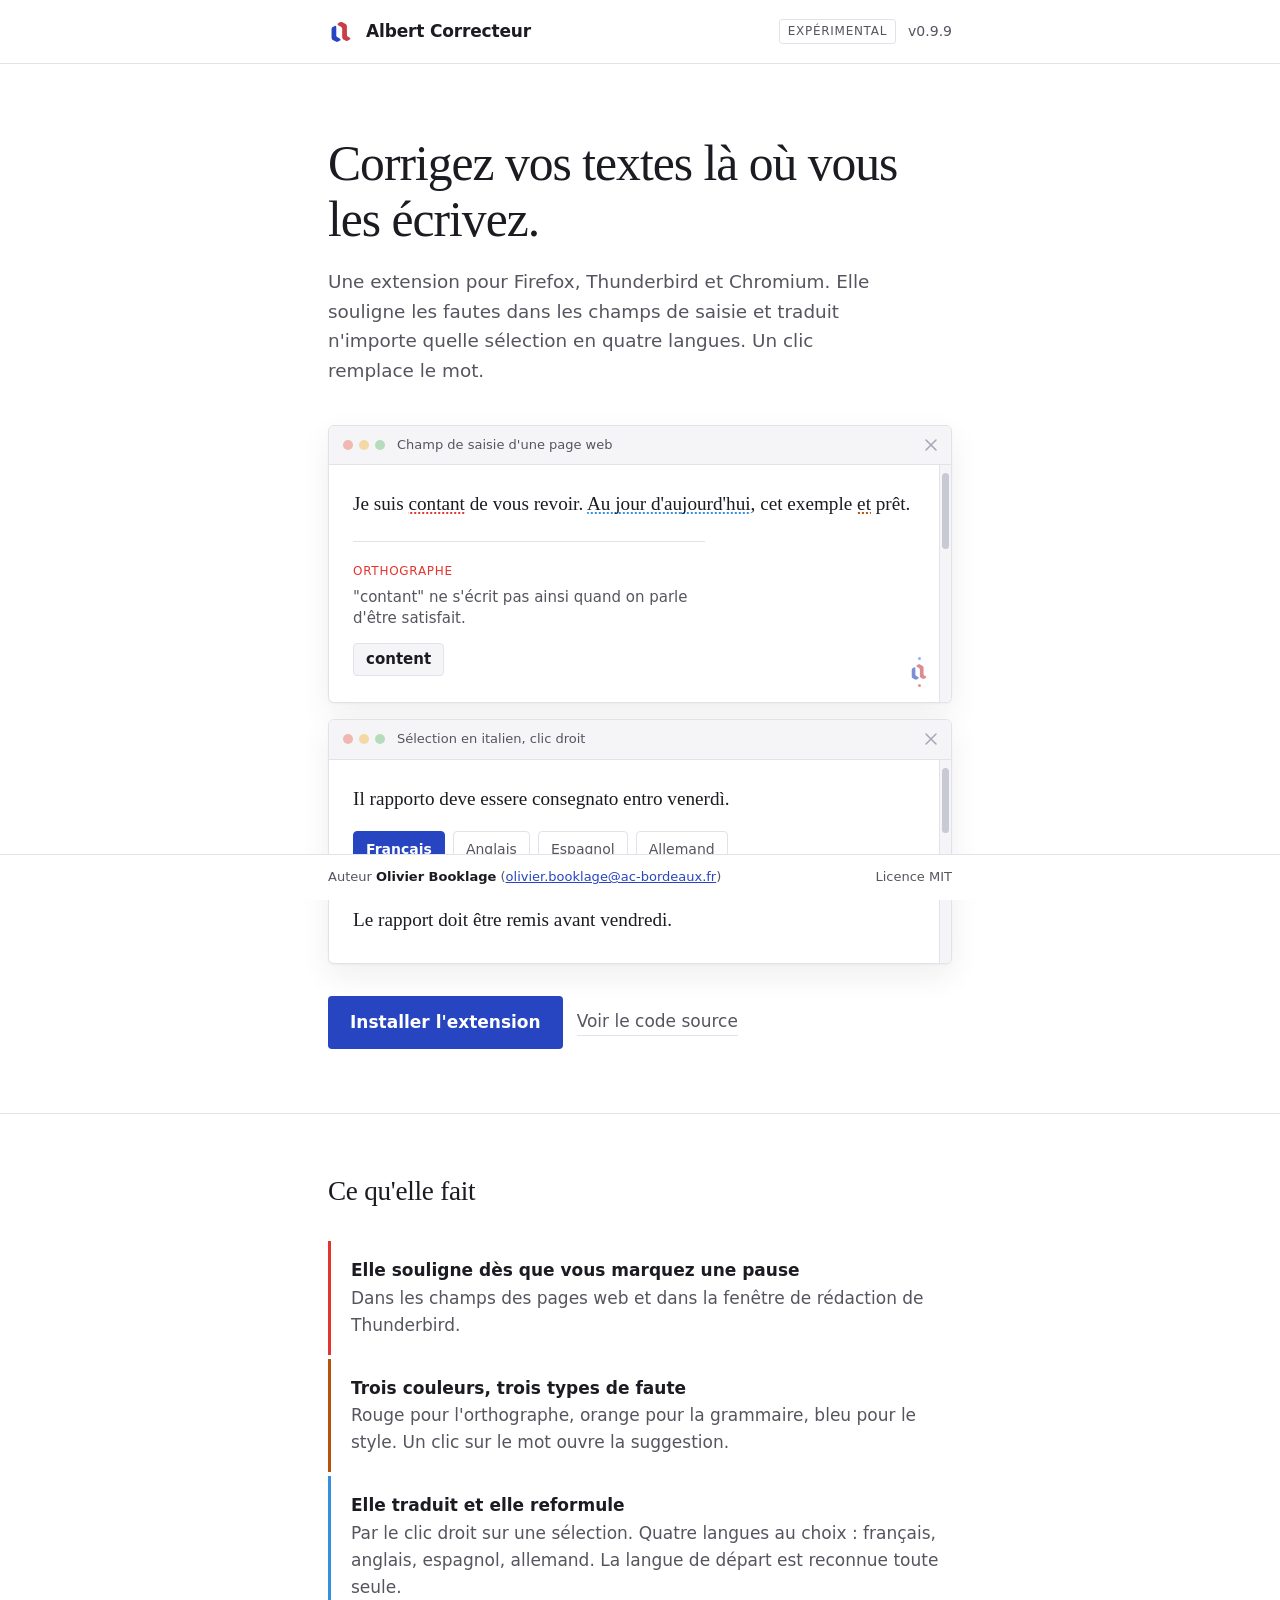
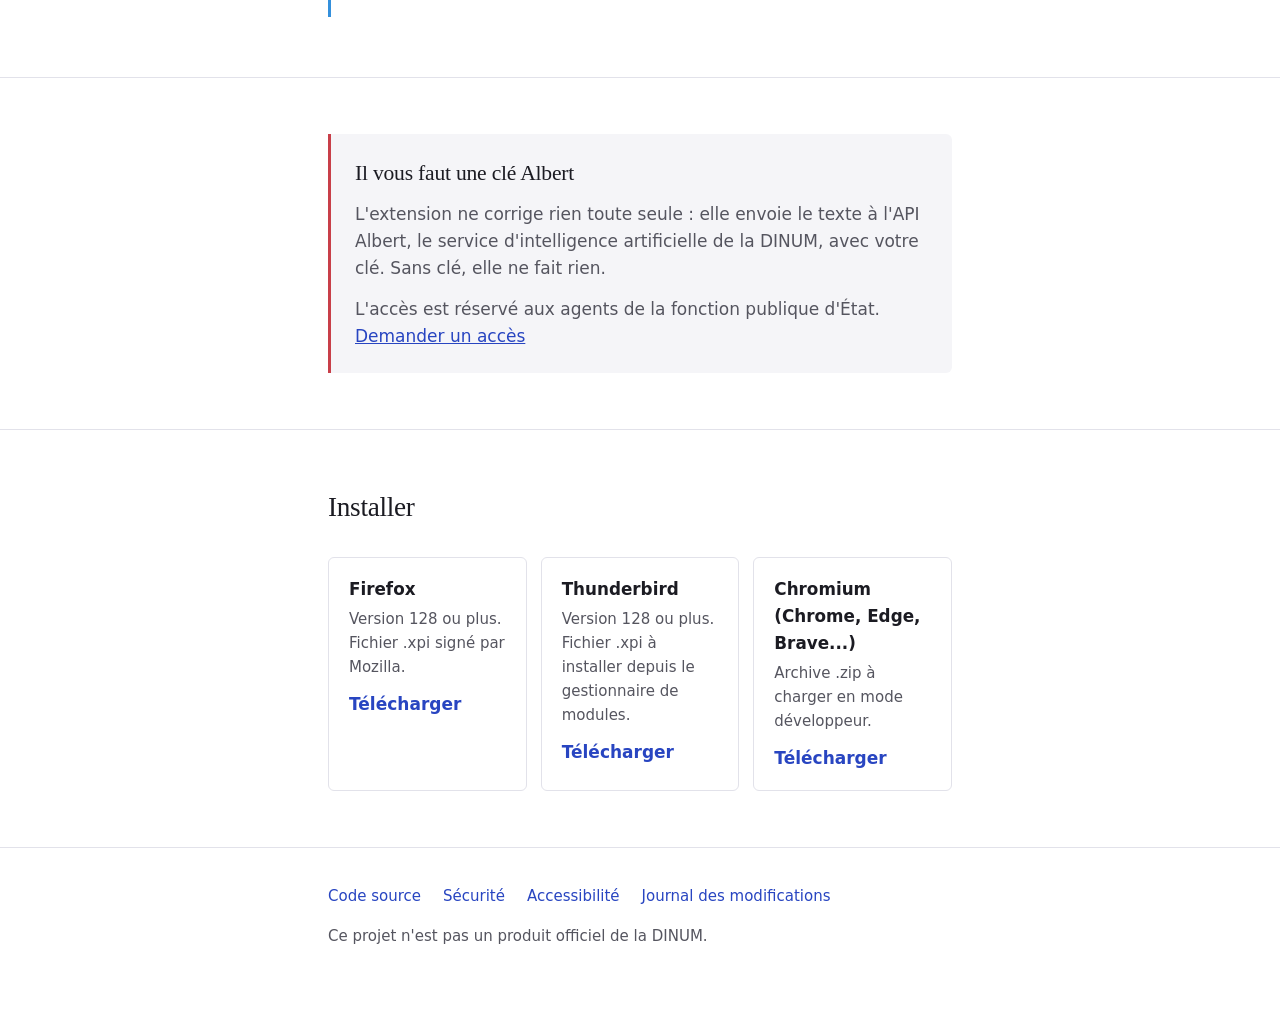
==== commit ef1f7f7d: "chore(version): Passer en 0.9.9" ====
--- a/site/index.html
+++ b/site/index.html
@@ -19,7 +19,7 @@
     </svg>
     <span class="marque">Albert Correcteur</span>
     <span class="experimental">Expérimental</span>
-    <span class="version">v0.9.8</span>
+    <span class="version">v0.9.9</span>
   </div>
 </header>
 
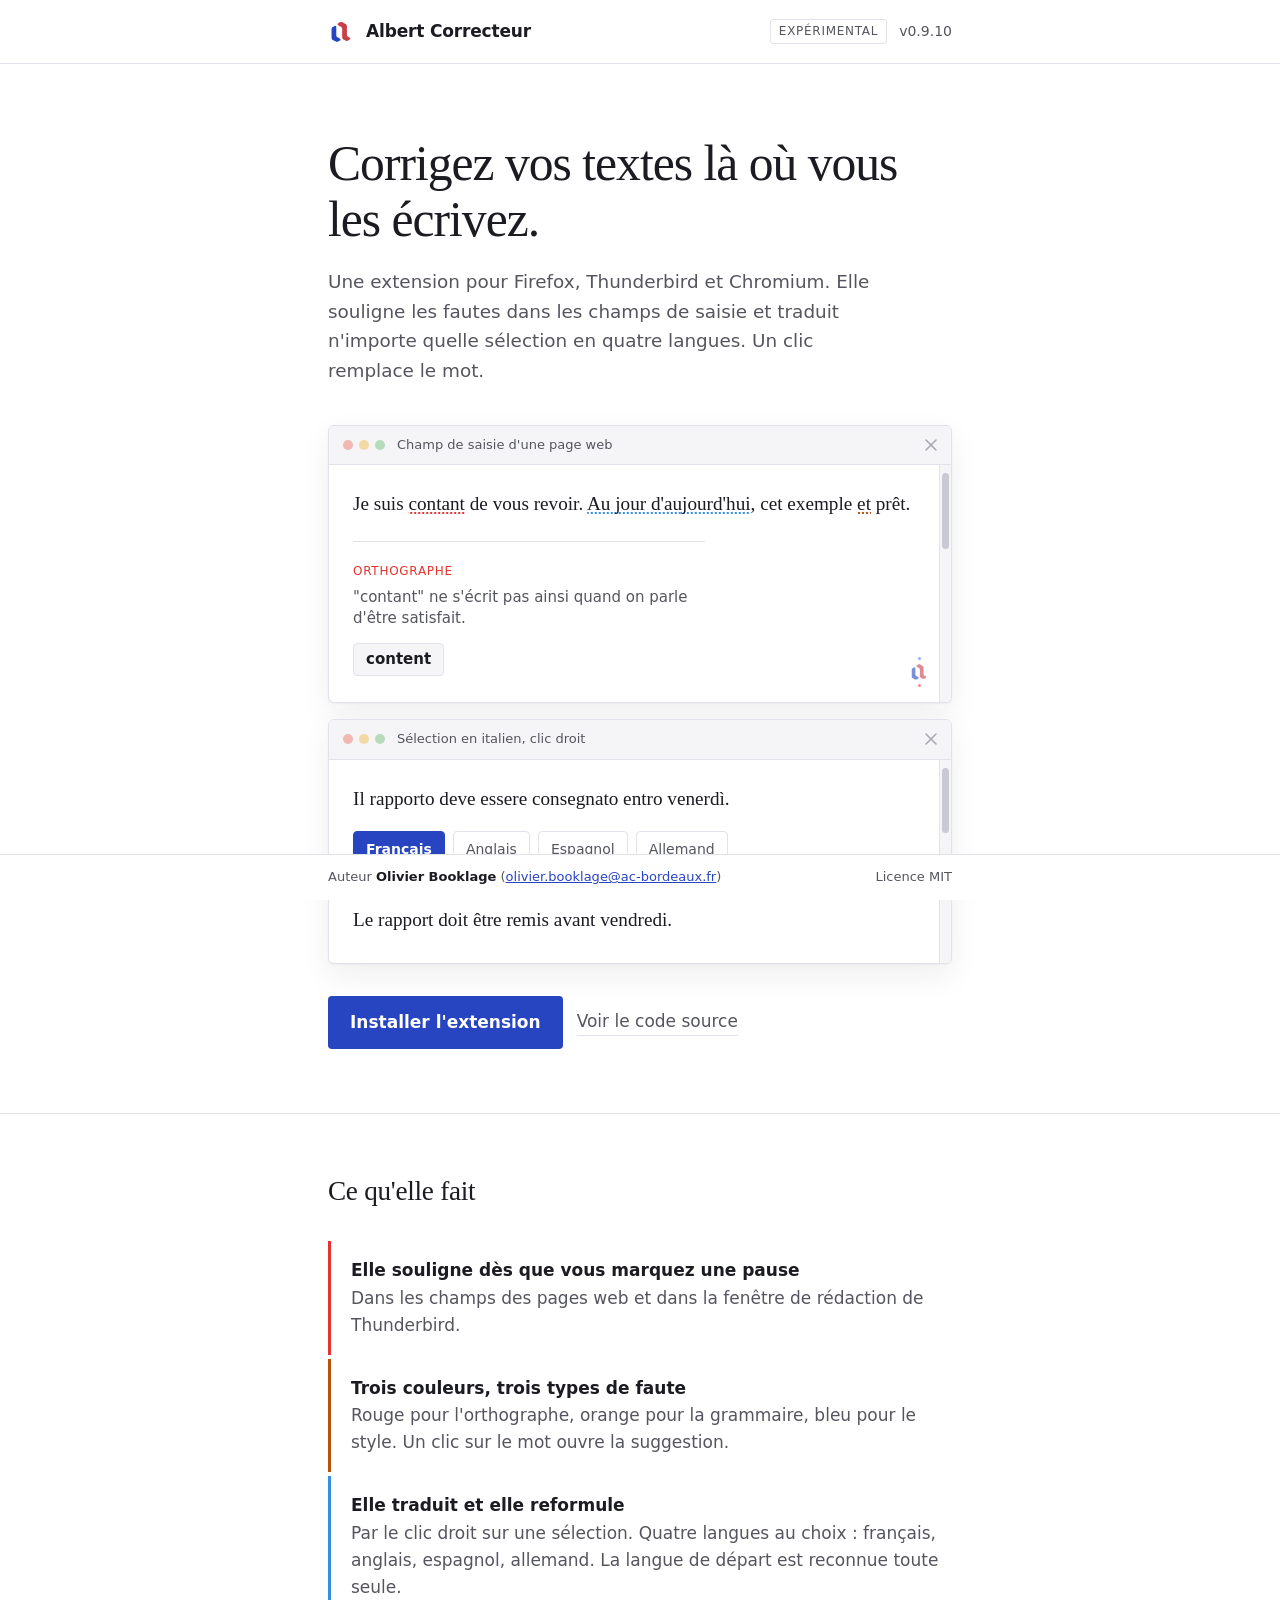
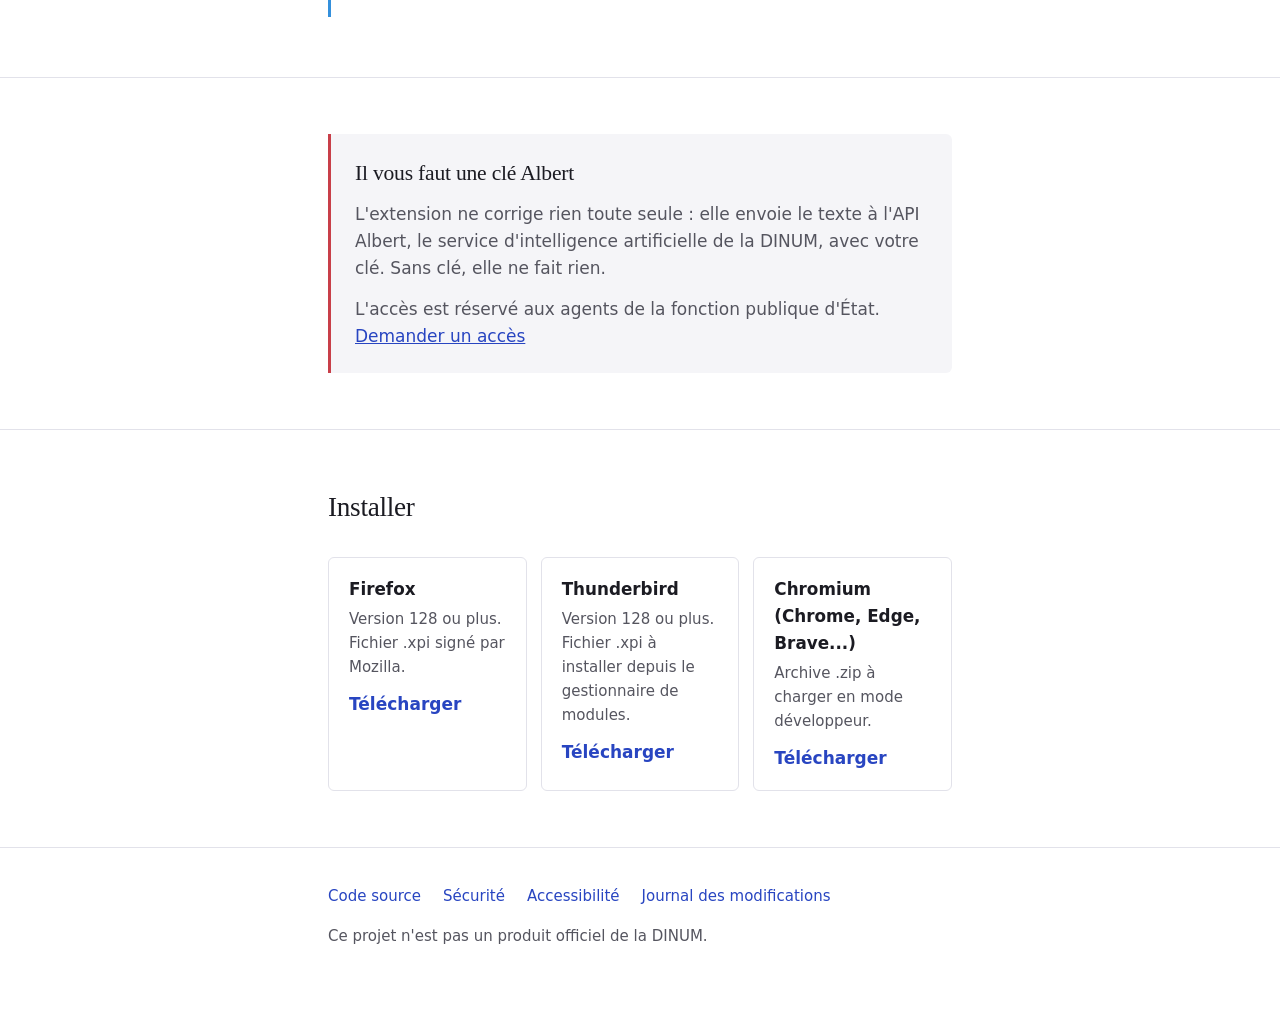
==== commit 57e938d2: "chore(version): Passer en 0.9.10" ====
--- a/site/index.html
+++ b/site/index.html
@@ -19,7 +19,7 @@
     </svg>
     <span class="marque">Albert Correcteur</span>
     <span class="experimental">Expérimental</span>
-    <span class="version">v0.9.9</span>
+    <span class="version">v0.9.10</span>
   </div>
 </header>
 
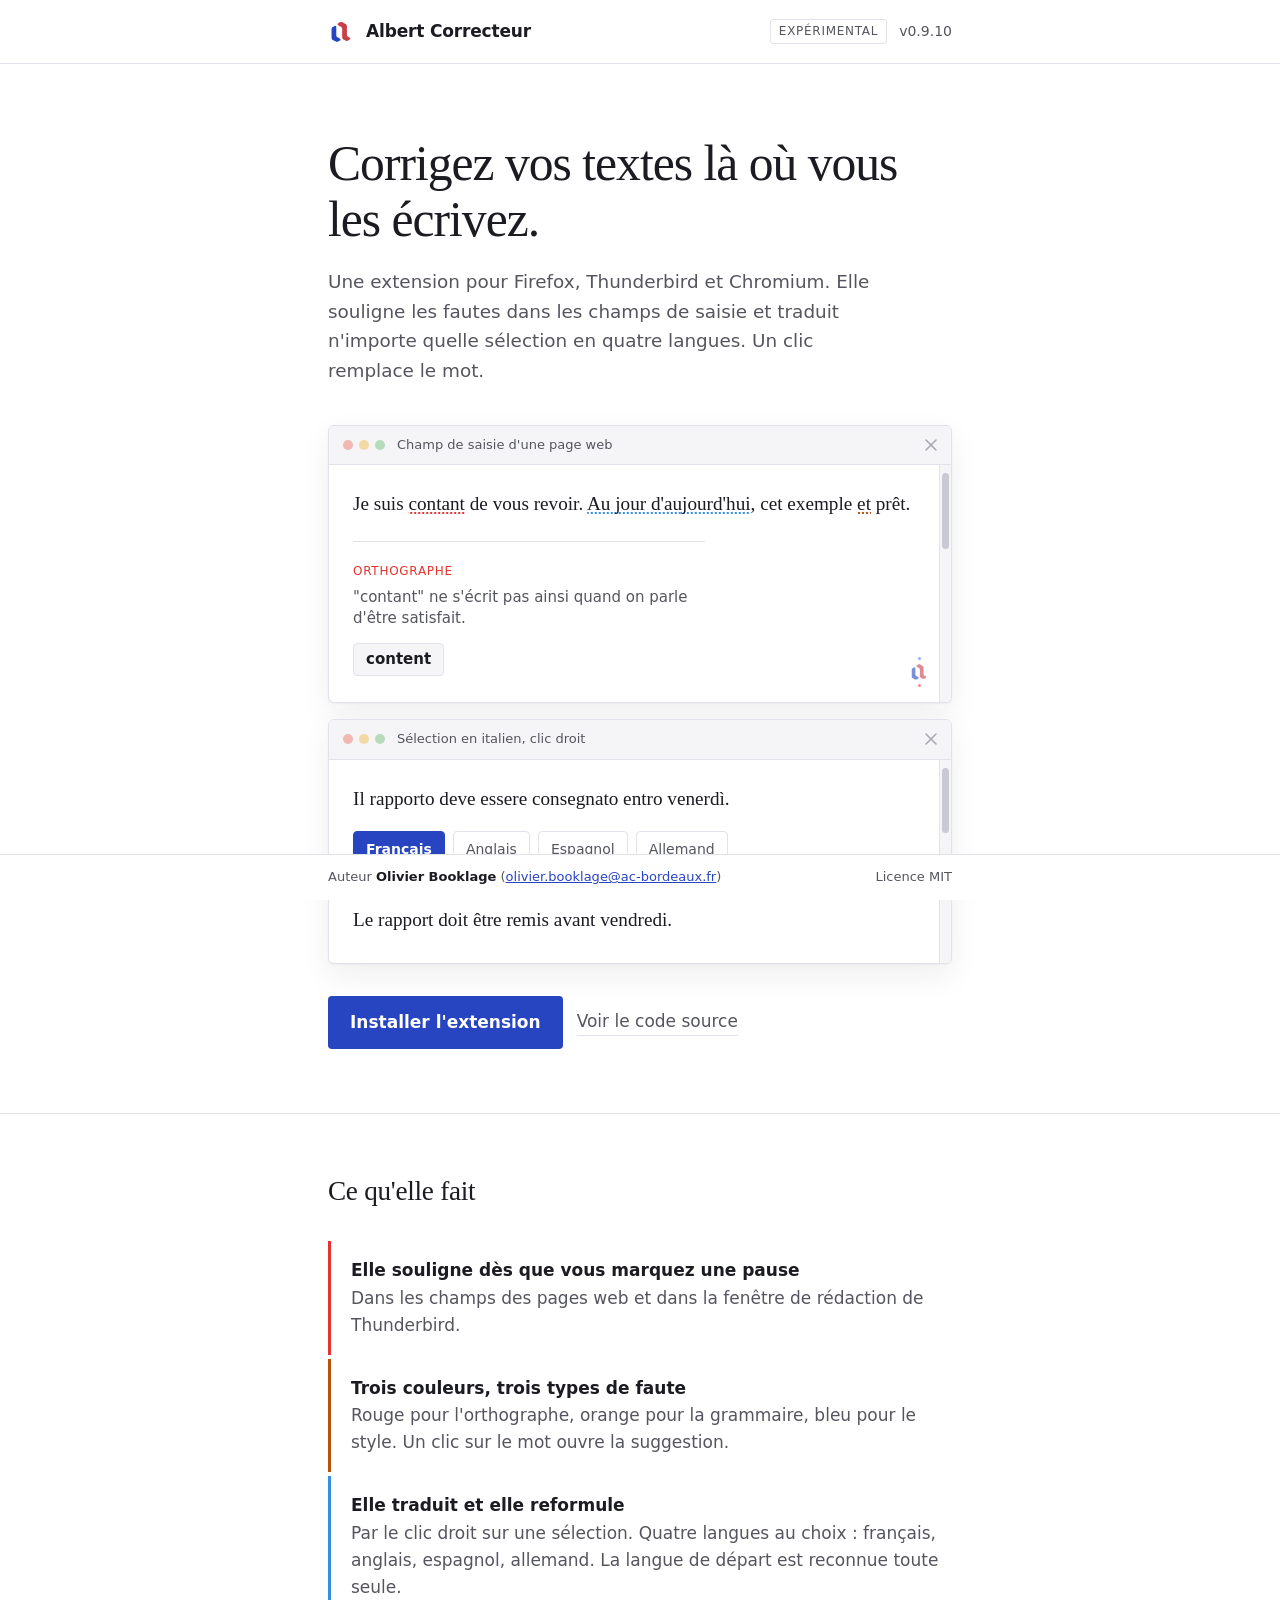
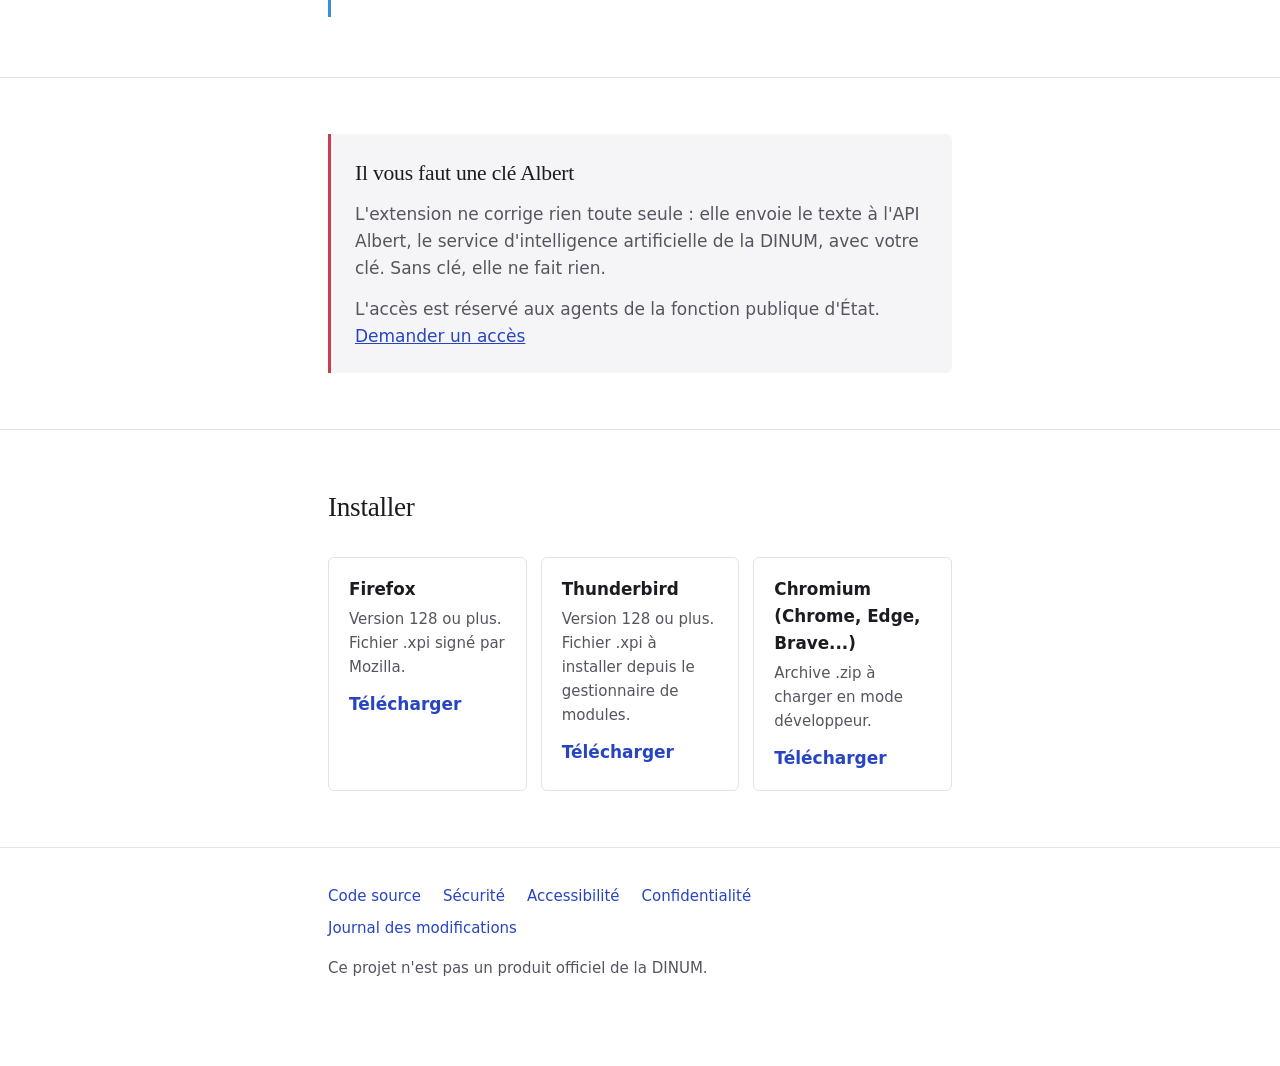
==== commit f9d4a4ae: "docs(site): Ajouter une page de règles de confidentialité Le Chrome Web Store a refusé la 0.9.7 : le" ====
--- a/site/index.html
+++ b/site/index.html
@@ -158,6 +158,7 @@
       <li><a href="https://github.com/obook/albert-correcteur">Code source</a></li>
       <li><a href="https://github.com/obook/albert-correcteur/blob/main/SECURITE.md">Sécurité</a></li>
       <li><a href="https://github.com/obook/albert-correcteur/blob/main/ACCESSIBILITE.md">Accessibilité</a></li>
+      <li><a href="confidentialite.html">Confidentialité</a></li>
       <li><a href="https://github.com/obook/albert-correcteur/blob/main/CHANGELOG.md">Journal des modifications</a></li>
     </ul>
     <p>Ce projet n'est pas un produit officiel de la DINUM.</p>
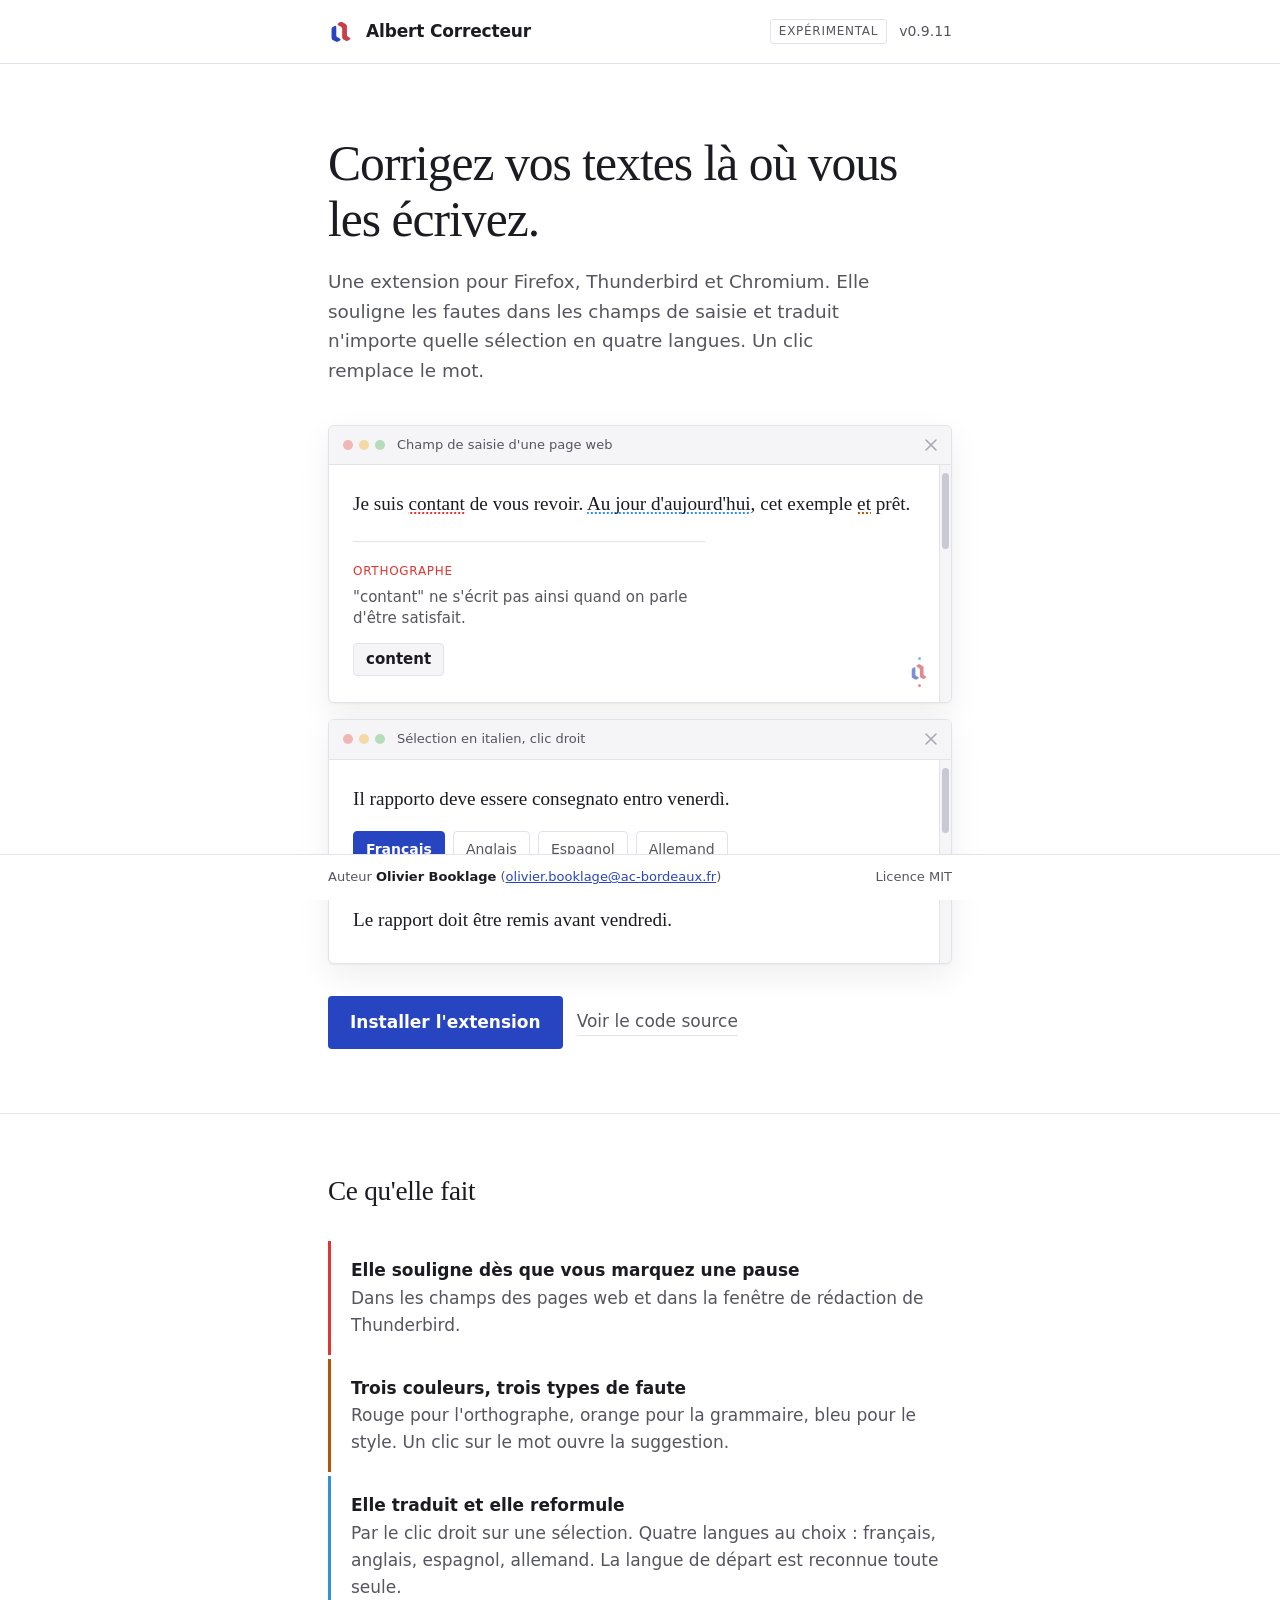
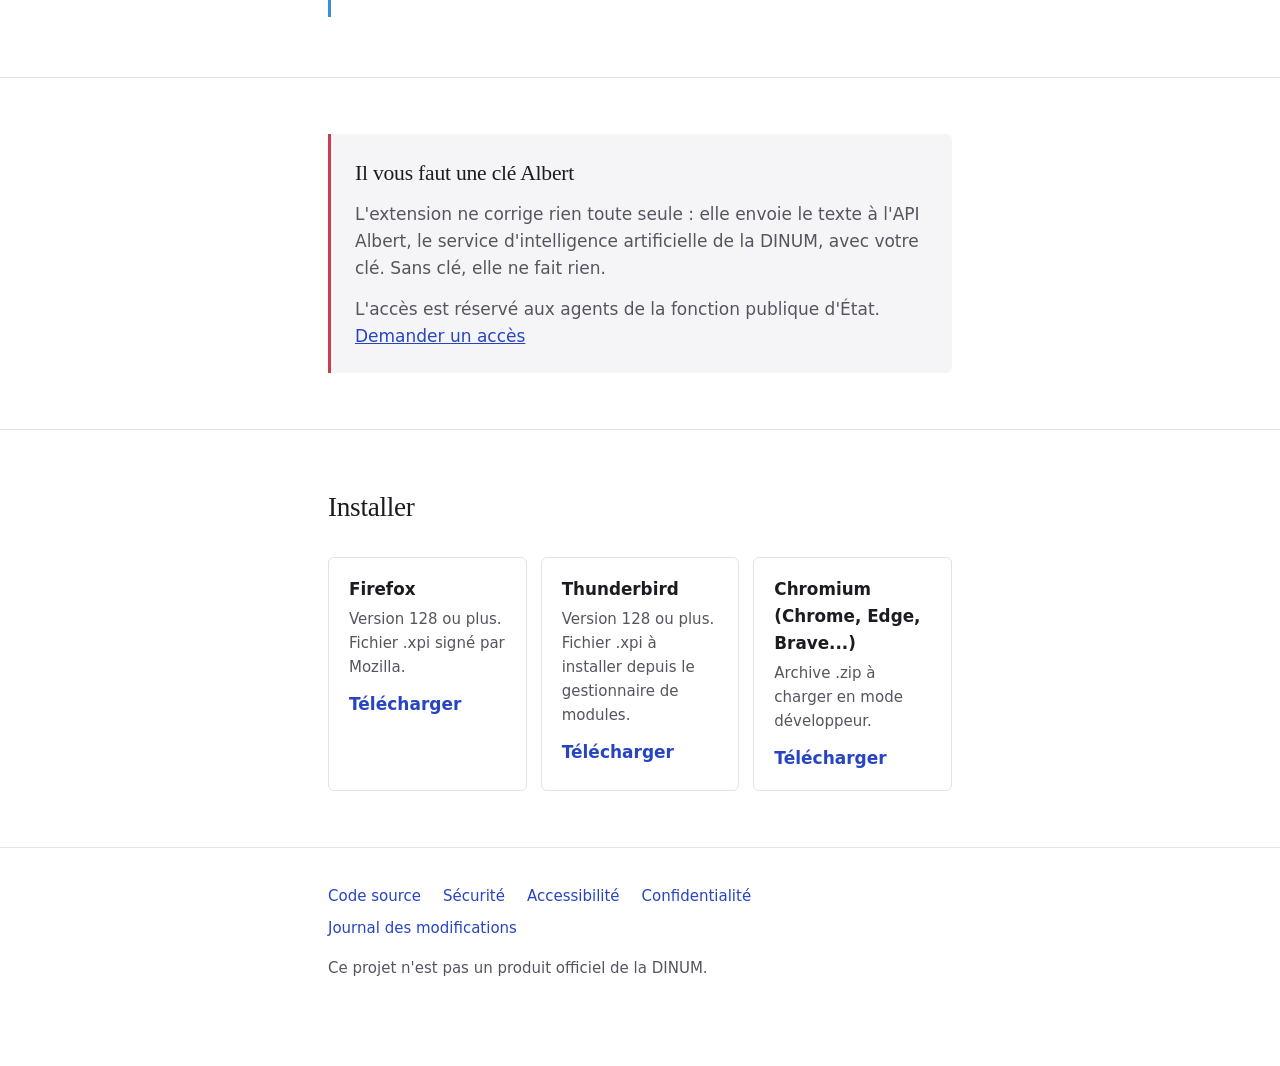
==== commit 7f51add7: "chore(version): Passer en 0.9.11" ====
--- a/site/index.html
+++ b/site/index.html
@@ -19,7 +19,7 @@
     </svg>
     <span class="marque">Albert Correcteur</span>
     <span class="experimental">Expérimental</span>
-    <span class="version">v0.9.10</span>
+    <span class="version">v0.9.11</span>
   </div>
 </header>
 
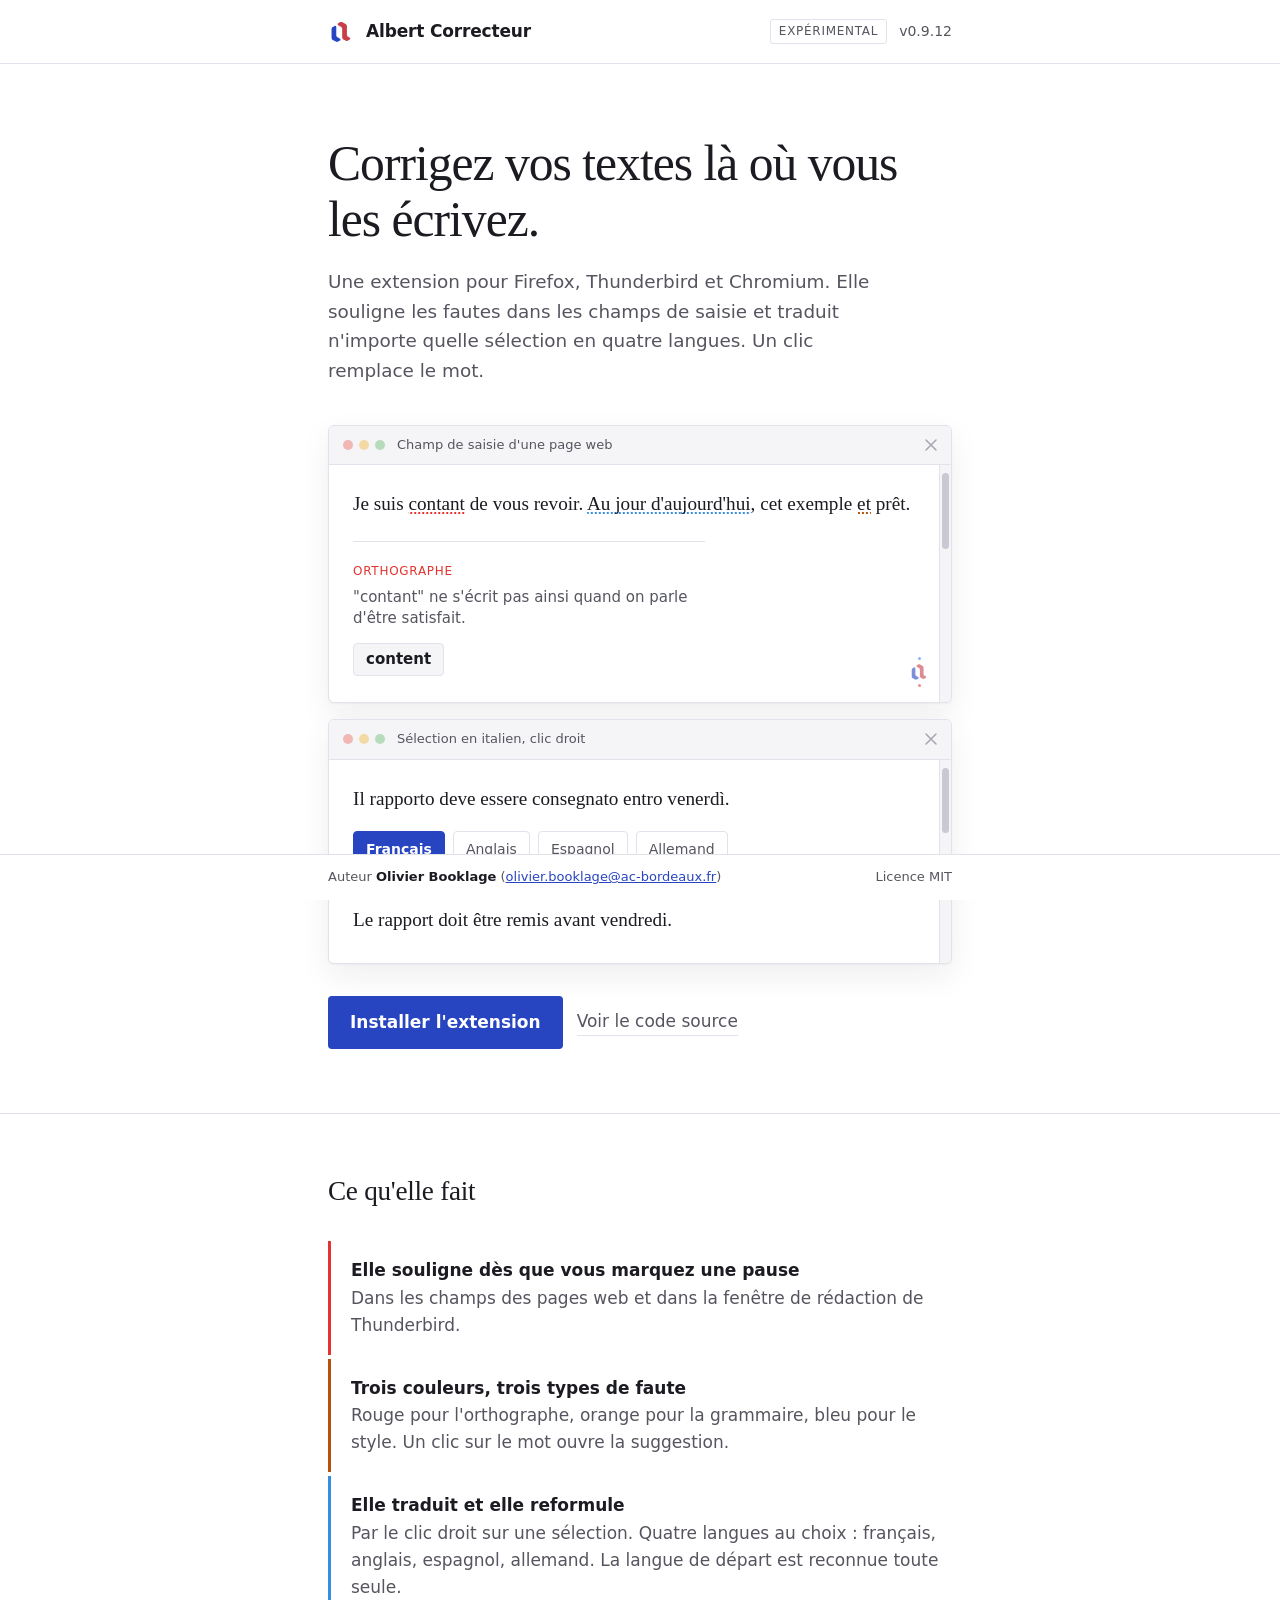
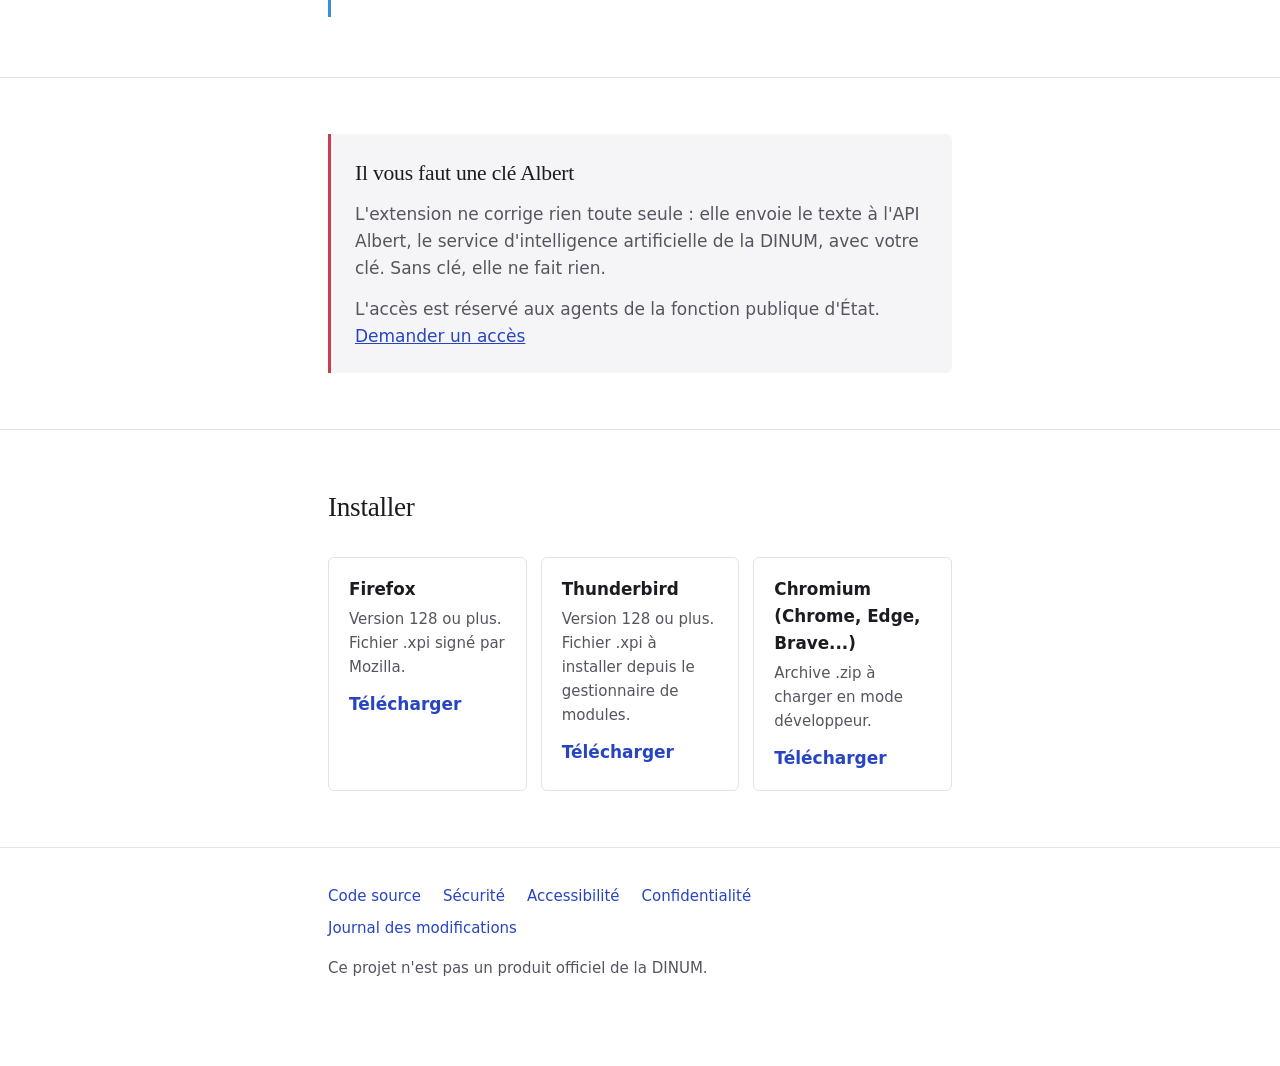
==== commit 063edb62: "chore(version): Passer en 0.9.12" ====
--- a/site/index.html
+++ b/site/index.html
@@ -19,7 +19,7 @@
     </svg>
     <span class="marque">Albert Correcteur</span>
     <span class="experimental">Expérimental</span>
-    <span class="version">v0.9.11</span>
+    <span class="version">v0.9.12</span>
   </div>
 </header>
 
